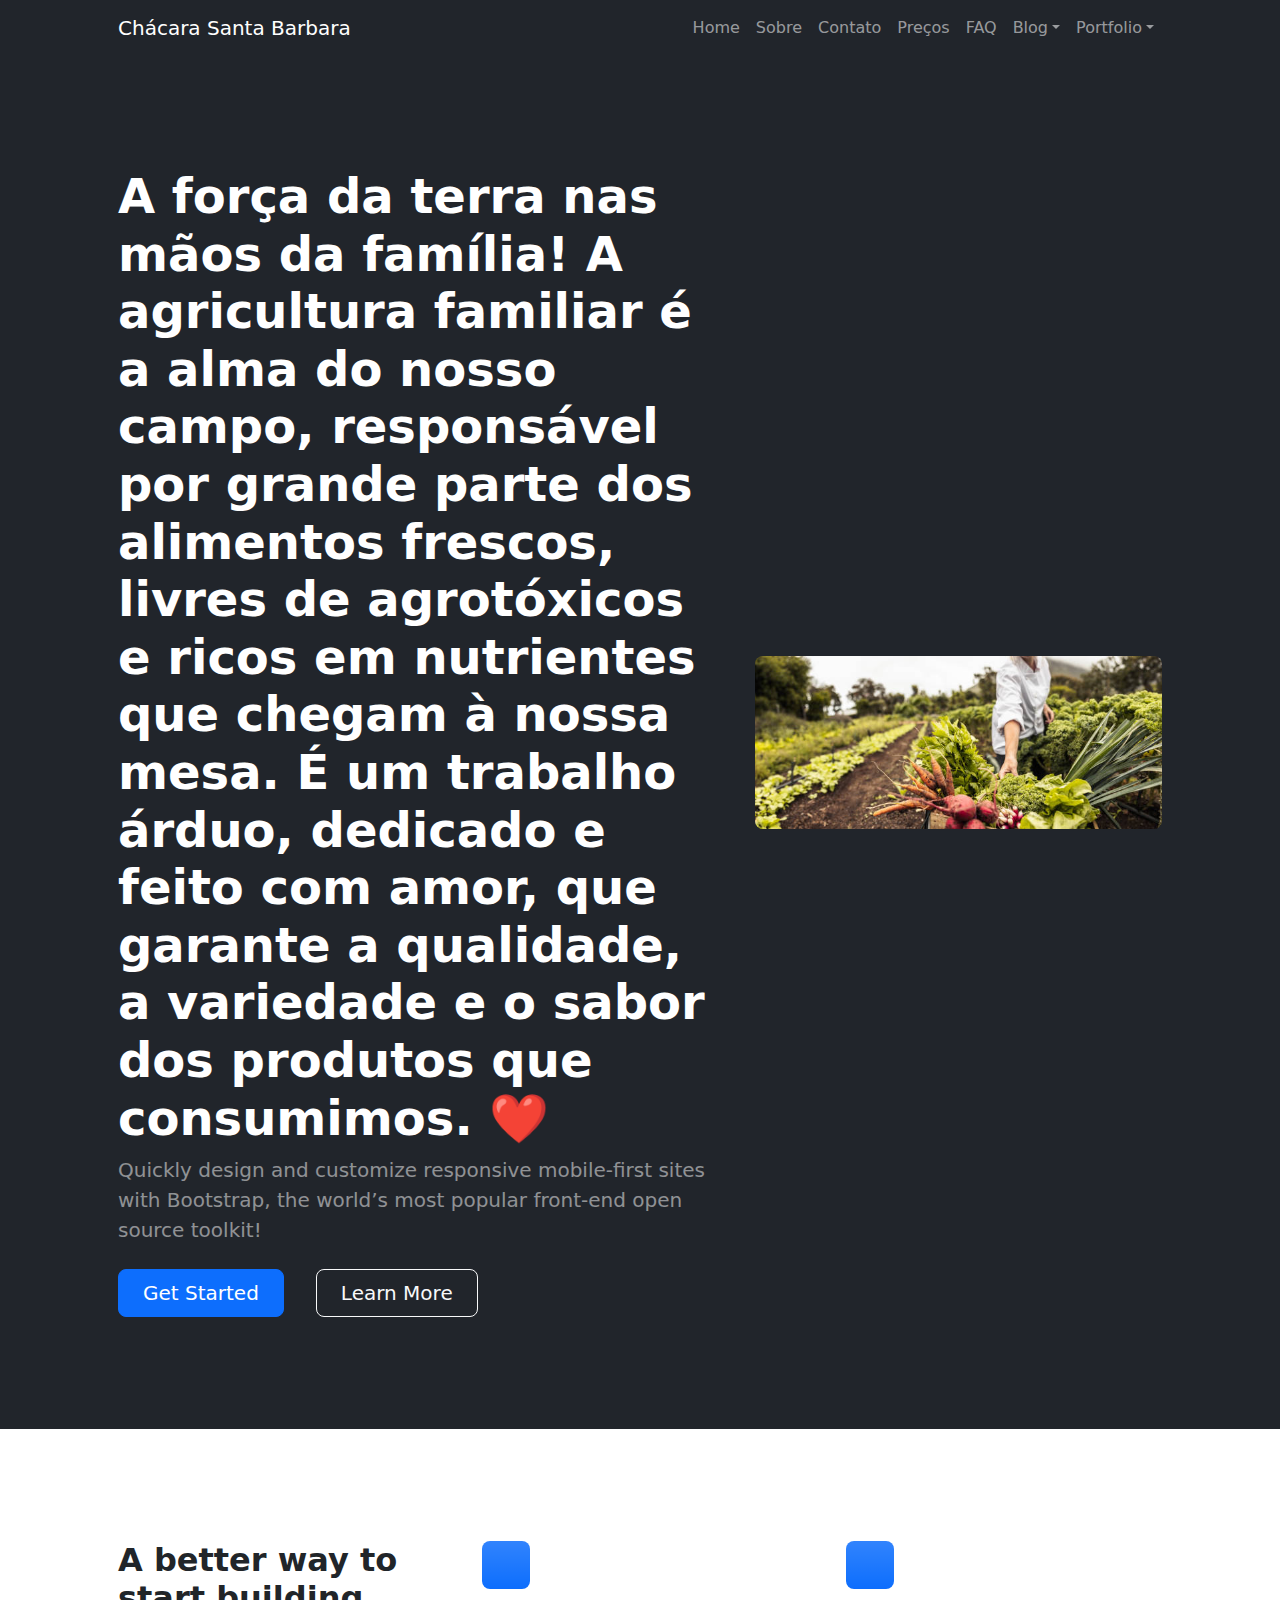
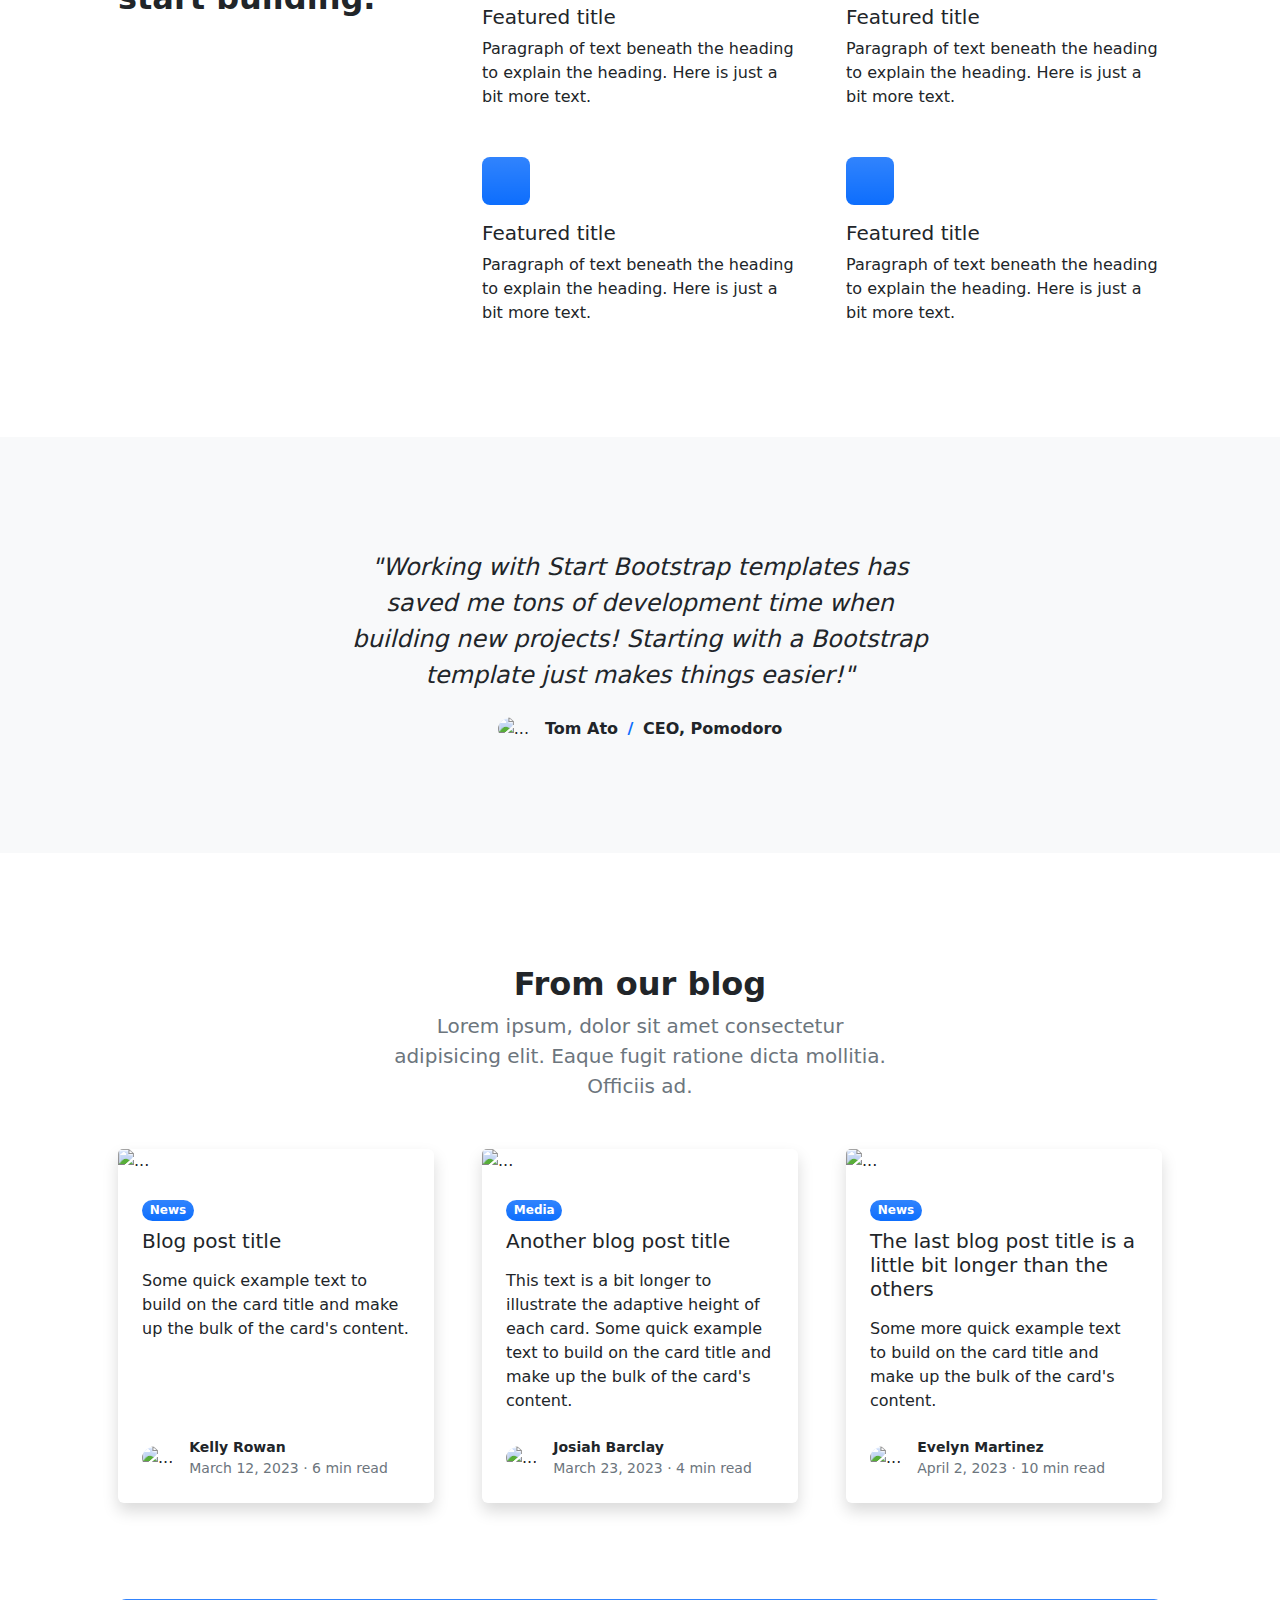
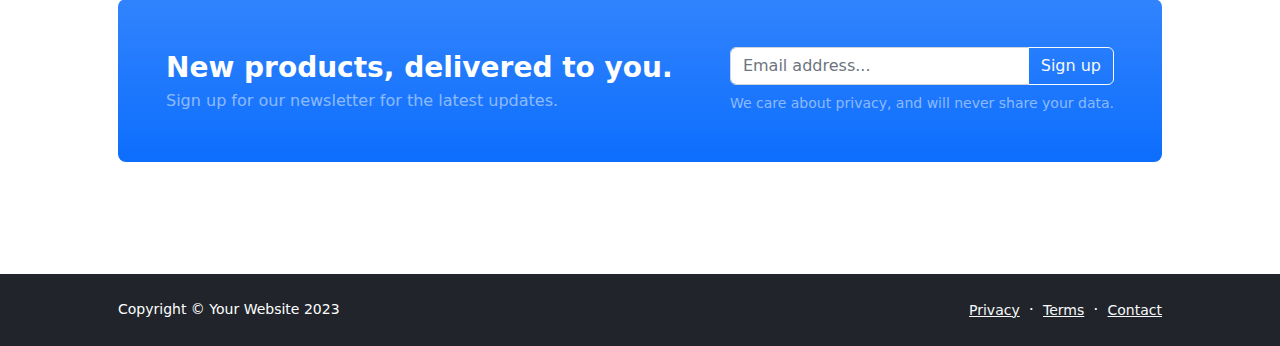
==== index.html @ 6230172c "mudanca agricultura familiar" ====
<!DOCTYPE html>
<html lang="pt">
    <head>
        <meta charset="utf-8" />
        <meta name="viewport" content="width=device-width, initial-scale=1, shrink-to-fit=no" />
        <meta name="description" content="" />
        <meta name="author" content="" />
        <title>Chácara Santa Barbara</title>
        <!-- Favicon-->
        <link rel="icon"  href="assets/organico.png"/>
        <!-- Bootstrap icons-->
        <!--<link href="https://cdn.jsdelivr.net/npm/bootstrap-icons@1.5.0/font/bootstrap-icons.css" rel="stylesheet" />-->
        <!-- Core theme CSS (includes Bootstrap)-->
        <link href="css/styles.css" rel="stylesheet" />
    </head>
    <body class="d-flex flex-column h-100">
        <main class="flex-shrink-0">
            <!-- Navigation-->
            <nav class="navbar navbar-expand-lg navbar-dark bg-dark">
                <div class="container px-5">
                    <a class="navbar-brand" href="index.html">Chácara Santa Barbara</a>
                    <button class="navbar-toggler" type="button" data-bs-toggle="collapse" data-bs-target="#navbarSupportedContent" aria-controls="navbarSupportedContent" aria-expanded="false" aria-label="Toggle navigation"><span class="navbar-toggler-icon"></span></button>
                    <div class="collapse navbar-collapse" id="navbarSupportedContent">
                        <ul class="navbar-nav ms-auto mb-2 mb-lg-0">
                            <li class="nav-item"><a class="nav-link" href="index.html">Home</a></li>
                            <li class="nav-item"><a class="nav-link" href="about.html">Sobre</a></li>
                            <li class="nav-item"><a class="nav-link" href="contact.html">Contato</a></li>
                            <li class="nav-item"><a class="nav-link" href="pricing.html">Preços</a></li>
                            <li class="nav-item"><a class="nav-link" href="faq.html">FAQ</a></li>
                            <li class="nav-item dropdown">
                                <a class="nav-link dropdown-toggle" id="navbarDropdownBlog" href="#" role="button" data-bs-toggle="dropdown" aria-expanded="false">Blog</a>
                                <ul class="dropdown-menu dropdown-menu-end" aria-labelledby="navbarDropdownBlog">
                                    <li><a class="dropdown-item" href="blog-home.html">Blog Home</a></li>
                                    <li><a class="dropdown-item" href="blog-post.html">Blog Post</a></li>
                                </ul>
                            </li>
                            <li class="nav-item dropdown">
                                <a class="nav-link dropdown-toggle" id="navbarDropdownPortfolio" href="#" role="button" data-bs-toggle="dropdown" aria-expanded="false">Portfolio</a>
                                <ul class="dropdown-menu dropdown-menu-end" aria-labelledby="navbarDropdownPortfolio">
                                    <li><a class="dropdown-item" href="portfolio-overview.html">Portfolio Overview</a></li>
                                    <li><a class="dropdown-item" href="portfolio-item.html">Portfolio Item</a></li>
                                </ul>
                            </li>
                        </ul>
                    </div>
                </div>
            </nav>
            <!-- Header-->
            <header class="bg-dark py-5">
                <div class="container px-5">
                    <div class="row gx-5 align-items-center justify-content-center">
                        <div class="col-lg-8 col-xl-7 col-xxl-6">
                            <div class="my-5 text-center text-xl-start">
                                <h1 class="display-5 fw-bolder text-white mb-2">A força da terra nas mãos da família! A agricultura familiar é a alma do nosso campo, responsável por grande parte dos alimentos frescos, livres de agrotóxicos e ricos em nutrientes que chegam à nossa mesa. É um trabalho árduo, dedicado e feito com amor, que garante a qualidade, a variedade e o sabor dos produtos que consumimos. ❤️</h1>
                                <p class="lead fw-normal text-white-50 mb-4">Quickly design and customize responsive mobile-first sites with Bootstrap, the world’s most popular front-end open source toolkit!</p>
                                <div class="d-grid gap-3 d-sm-flex justify-content-sm-center justify-content-xl-start">
                                    <a class="btn btn-primary btn-lg px-4 me-sm-3" href="#features">Get Started</a>
                                    <a class="btn btn-outline-light btn-lg px-4" href="#!">Learn More</a>
                                </div>
                            </div>
                        </div>
                        <div class="col-xl-5 col-xxl-6 d-none d-xl-block text-center"><img class="img-fluid rounded-3 my-5" src="imagens/ORGANICOS.jpeg" alt="..." /></div>
                    </div>
                </div>
            </header>
            <!-- Features section-->
            <section class="py-5" id="features">
                <div class="container px-5 my-5">
                    <div class="row gx-5">
                        <div class="col-lg-4 mb-5 mb-lg-0"><h2 class="fw-bolder mb-0">A better way to start building.</h2></div>
                        <div class="col-lg-8">
                            <div class="row gx-5 row-cols-1 row-cols-md-2">
                                <div class="col mb-5 h-100">
                                    <div class="feature bg-primary bg-gradient text-white rounded-3 mb-3"><i class="bi bi-collection"></i></div>
                                    <h2 class="h5">Featured title</h2>
                                    <p class="mb-0">Paragraph of text beneath the heading to explain the heading. Here is just a bit more text.</p>
                                </div>
                                <div class="col mb-5 h-100">
                                    <div class="feature bg-primary bg-gradient text-white rounded-3 mb-3"><i class="bi bi-building"></i></div>
                                    <h2 class="h5">Featured title</h2>
                                    <p class="mb-0">Paragraph of text beneath the heading to explain the heading. Here is just a bit more text.</p>
                                </div>
                                <div class="col mb-5 mb-md-0 h-100">
                                    <div class="feature bg-primary bg-gradient text-white rounded-3 mb-3"><i class="bi bi-toggles2"></i></div>
                                    <h2 class="h5">Featured title</h2>
                                    <p class="mb-0">Paragraph of text beneath the heading to explain the heading. Here is just a bit more text.</p>
                                </div>
                                <div class="col h-100">
                                    <div class="feature bg-primary bg-gradient text-white rounded-3 mb-3"><i class="bi bi-toggles2"></i></div>
                                    <h2 class="h5">Featured title</h2>
                                    <p class="mb-0">Paragraph of text beneath the heading to explain the heading. Here is just a bit more text.</p>
                                </div>
                            </div>
                        </div>
                    </div>
                </div>
            </section>
            <!-- Testimonial section-->
            <div class="py-5 bg-light">
                <div class="container px-5 my-5">
                    <div class="row gx-5 justify-content-center">
                        <div class="col-lg-10 col-xl-7">
                            <div class="text-center">
                                <div class="fs-4 mb-4 fst-italic">"Working with Start Bootstrap templates has saved me tons of development time when building new projects! Starting with a Bootstrap template just makes things easier!"</div>
                                <div class="d-flex align-items-center justify-content-center">
                                    <img class="rounded-circle me-3" src="https://dummyimage.com/40x40/ced4da/6c757d" alt="..." />
                                    <div class="fw-bold">
                                        Tom Ato
                                        <span class="fw-bold text-primary mx-1">/</span>
                                        CEO, Pomodoro
                                    </div>
                                </div>
                            </div>
                        </div>
                    </div>
                </div>
            </div>
            <!-- Blog preview section-->
            <section class="py-5">
                <div class="container px-5 my-5">
                    <div class="row gx-5 justify-content-center">
                        <div class="col-lg-8 col-xl-6">
                            <div class="text-center">
                                <h2 class="fw-bolder">From our blog</h2>
                                <p class="lead fw-normal text-muted mb-5">Lorem ipsum, dolor sit amet consectetur adipisicing elit. Eaque fugit ratione dicta mollitia. Officiis ad.</p>
                            </div>
                        </div>
                    </div>
                    <div class="row gx-5">
                        <div class="col-lg-4 mb-5">
                            <div class="card h-100 shadow border-0">
                                <img class="card-img-top" src="https://dummyimage.com/600x350/ced4da/6c757d" alt="..." />
                                <div class="card-body p-4">
                                    <div class="badge bg-primary bg-gradient rounded-pill mb-2">News</div>
                                    <a class="text-decoration-none link-dark stretched-link" href="#!"><h5 class="card-title mb-3">Blog post title</h5></a>
                                    <p class="card-text mb-0">Some quick example text to build on the card title and make up the bulk of the card's content.</p>
                                </div>
                                <div class="card-footer p-4 pt-0 bg-transparent border-top-0">
                                    <div class="d-flex align-items-end justify-content-between">
                                        <div class="d-flex align-items-center">
                                            <img class="rounded-circle me-3" src="https://dummyimage.com/40x40/ced4da/6c757d" alt="..." />
                                            <div class="small">
                                                <div class="fw-bold">Kelly Rowan</div>
                                                <div class="text-muted">March 12, 2023 &middot; 6 min read</div>
                                            </div>
                                        </div>
                                    </div>
                                </div>
                            </div>
                        </div>
                        <div class="col-lg-4 mb-5">
                            <div class="card h-100 shadow border-0">
                                <img class="card-img-top" src="https://dummyimage.com/600x350/adb5bd/495057" alt="..." />
                                <div class="card-body p-4">
                                    <div class="badge bg-primary bg-gradient rounded-pill mb-2">Media</div>
                                    <a class="text-decoration-none link-dark stretched-link" href="#!"><h5 class="card-title mb-3">Another blog post title</h5></a>
                                    <p class="card-text mb-0">This text is a bit longer to illustrate the adaptive height of each card. Some quick example text to build on the card title and make up the bulk of the card's content.</p>
                                </div>
                                <div class="card-footer p-4 pt-0 bg-transparent border-top-0">
                                    <div class="d-flex align-items-end justify-content-between">
                                        <div class="d-flex align-items-center">
                                            <img class="rounded-circle me-3" src="https://dummyimage.com/40x40/ced4da/6c757d" alt="..." />
                                            <div class="small">
                                                <div class="fw-bold">Josiah Barclay</div>
                                                <div class="text-muted">March 23, 2023 &middot; 4 min read</div>
                                            </div>
                                        </div>
                                    </div>
                                </div>
                            </div>
                        </div>
                        <div class="col-lg-4 mb-5">
                            <div class="card h-100 shadow border-0">
                                <img class="card-img-top" src="https://dummyimage.com/600x350/6c757d/343a40" alt="..." />
                                <div class="card-body p-4">
                                    <div class="badge bg-primary bg-gradient rounded-pill mb-2">News</div>
                                    <a class="text-decoration-none link-dark stretched-link" href="#!"><h5 class="card-title mb-3">The last blog post title is a little bit longer than the others</h5></a>
                                    <p class="card-text mb-0">Some more quick example text to build on the card title and make up the bulk of the card's content.</p>
                                </div>
                                <div class="card-footer p-4 pt-0 bg-transparent border-top-0">
                                    <div class="d-flex align-items-end justify-content-between">
                                        <div class="d-flex align-items-center">
                                            <img class="rounded-circle me-3" src="https://dummyimage.com/40x40/ced4da/6c757d" alt="..." />
                                            <div class="small">
                                                <div class="fw-bold">Evelyn Martinez</div>
                                                <div class="text-muted">April 2, 2023 &middot; 10 min read</div>
                                            </div>
                                        </div>
                                    </div>
                                </div>
                            </div>
                        </div>
                    </div>
                    <!-- Call to action-->
                    <aside class="bg-primary bg-gradient rounded-3 p-4 p-sm-5 mt-5">
                        <div class="d-flex align-items-center justify-content-between flex-column flex-xl-row text-center text-xl-start">
                            <div class="mb-4 mb-xl-0">
                                <div class="fs-3 fw-bold text-white">New products, delivered to you.</div>
                                <div class="text-white-50">Sign up for our newsletter for the latest updates.</div>
                            </div>
                            <div class="ms-xl-4">
                                <div class="input-group mb-2">
                                    <input class="form-control" type="text" placeholder="Email address..." aria-label="Email address..." aria-describedby="button-newsletter" />
                                    <button class="btn btn-outline-light" id="button-newsletter" type="button">Sign up</button>
                                </div>
                                <div class="small text-white-50">We care about privacy, and will never share your data.</div>
                            </div>
                        </div>
                    </aside>
                </div>
            </section>
        </main>
        <!-- Footer-->
        <footer class="bg-dark py-4 mt-auto">
            <div class="container px-5">
                <div class="row align-items-center justify-content-between flex-column flex-sm-row">
                    <div class="col-auto"><div class="small m-0 text-white">Copyright &copy; Your Website 2023</div></div>
                    <div class="col-auto">
                        <a class="link-light small" href="#!">Privacy</a>
                        <span class="text-white mx-1">&middot;</span>
                        <a class="link-light small" href="#!">Terms</a>
                        <span class="text-white mx-1">&middot;</span>
                        <a class="link-light small" href="#!">Contact</a>
                    </div>
                </div>
            </div>
        </footer>
        <!-- Bootstrap core JS-->
        <script src="https://cdn.jsdelivr.net/npm/bootstrap@5.2.3/dist/js/bootstrap.bundle.min.js"></script>
        <!-- Core theme JS-->
        <script src="js/scripts.js"></script>
    </body>
</html>
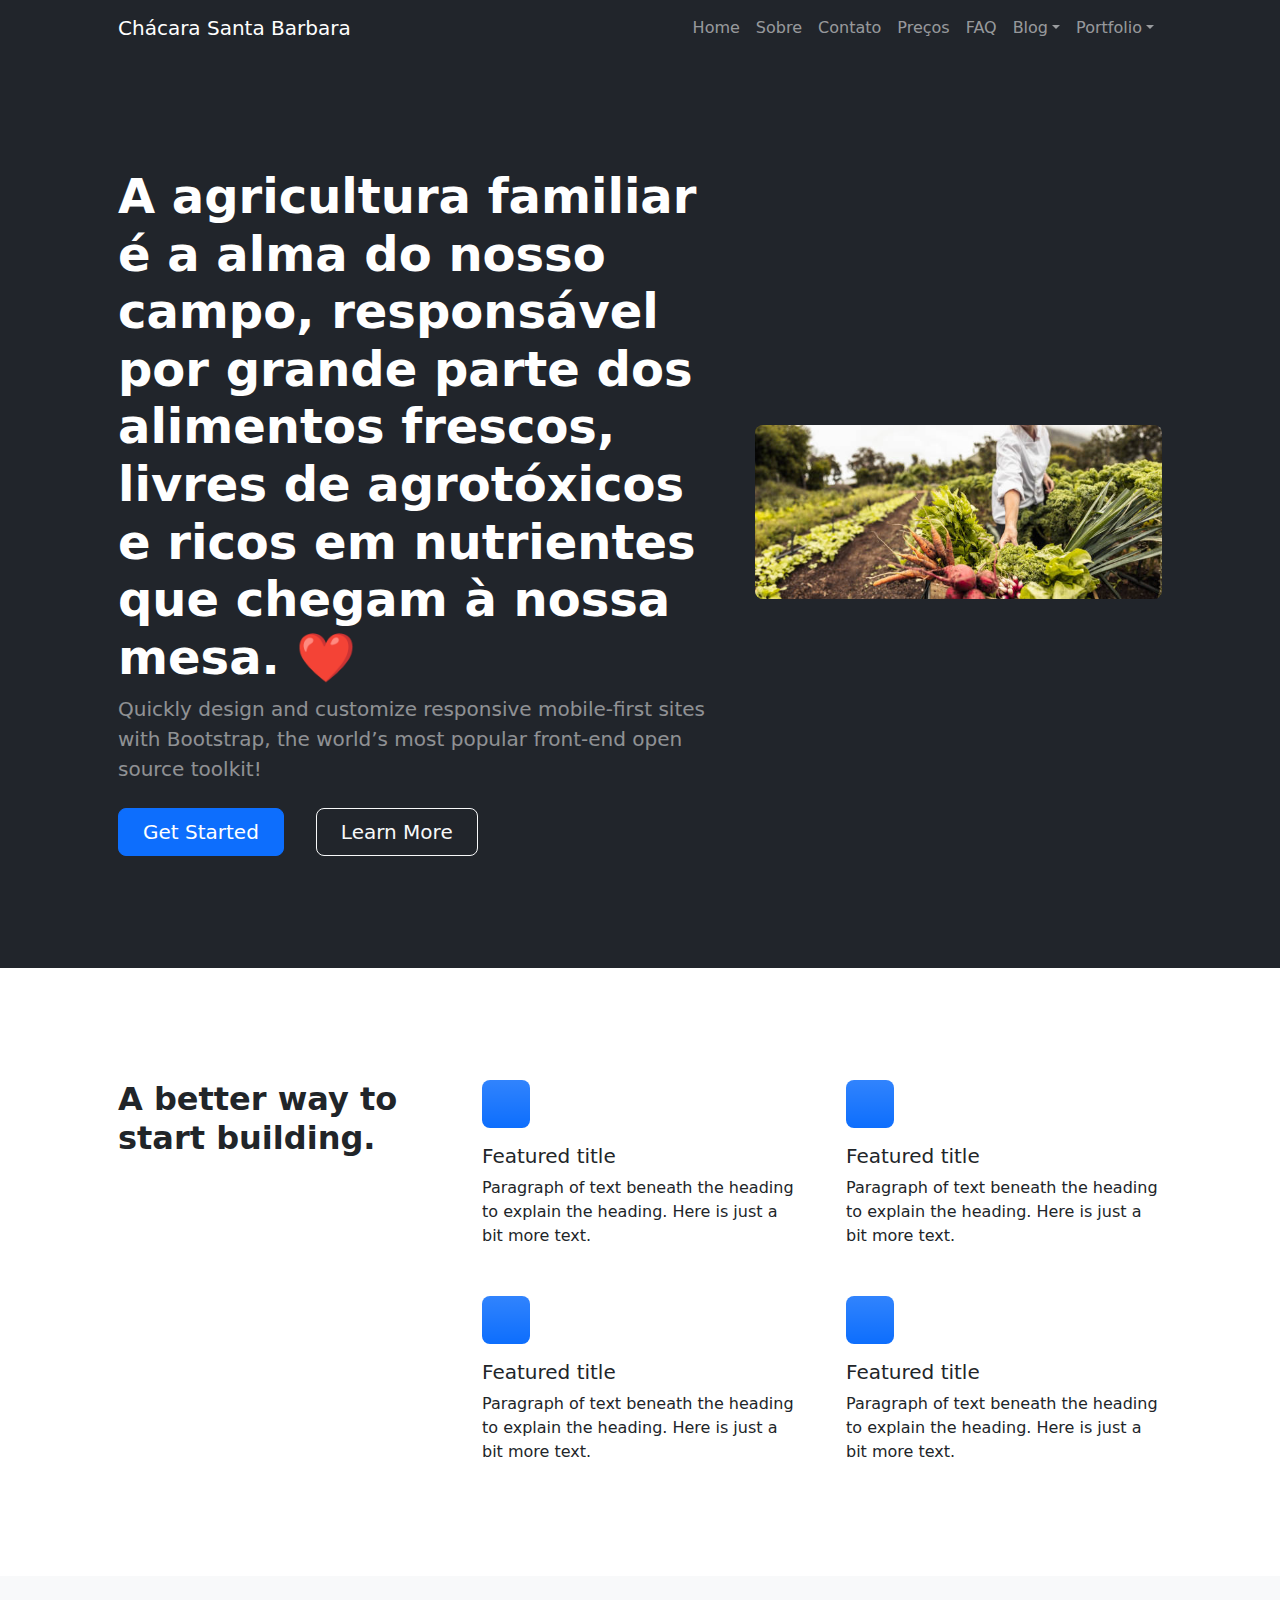
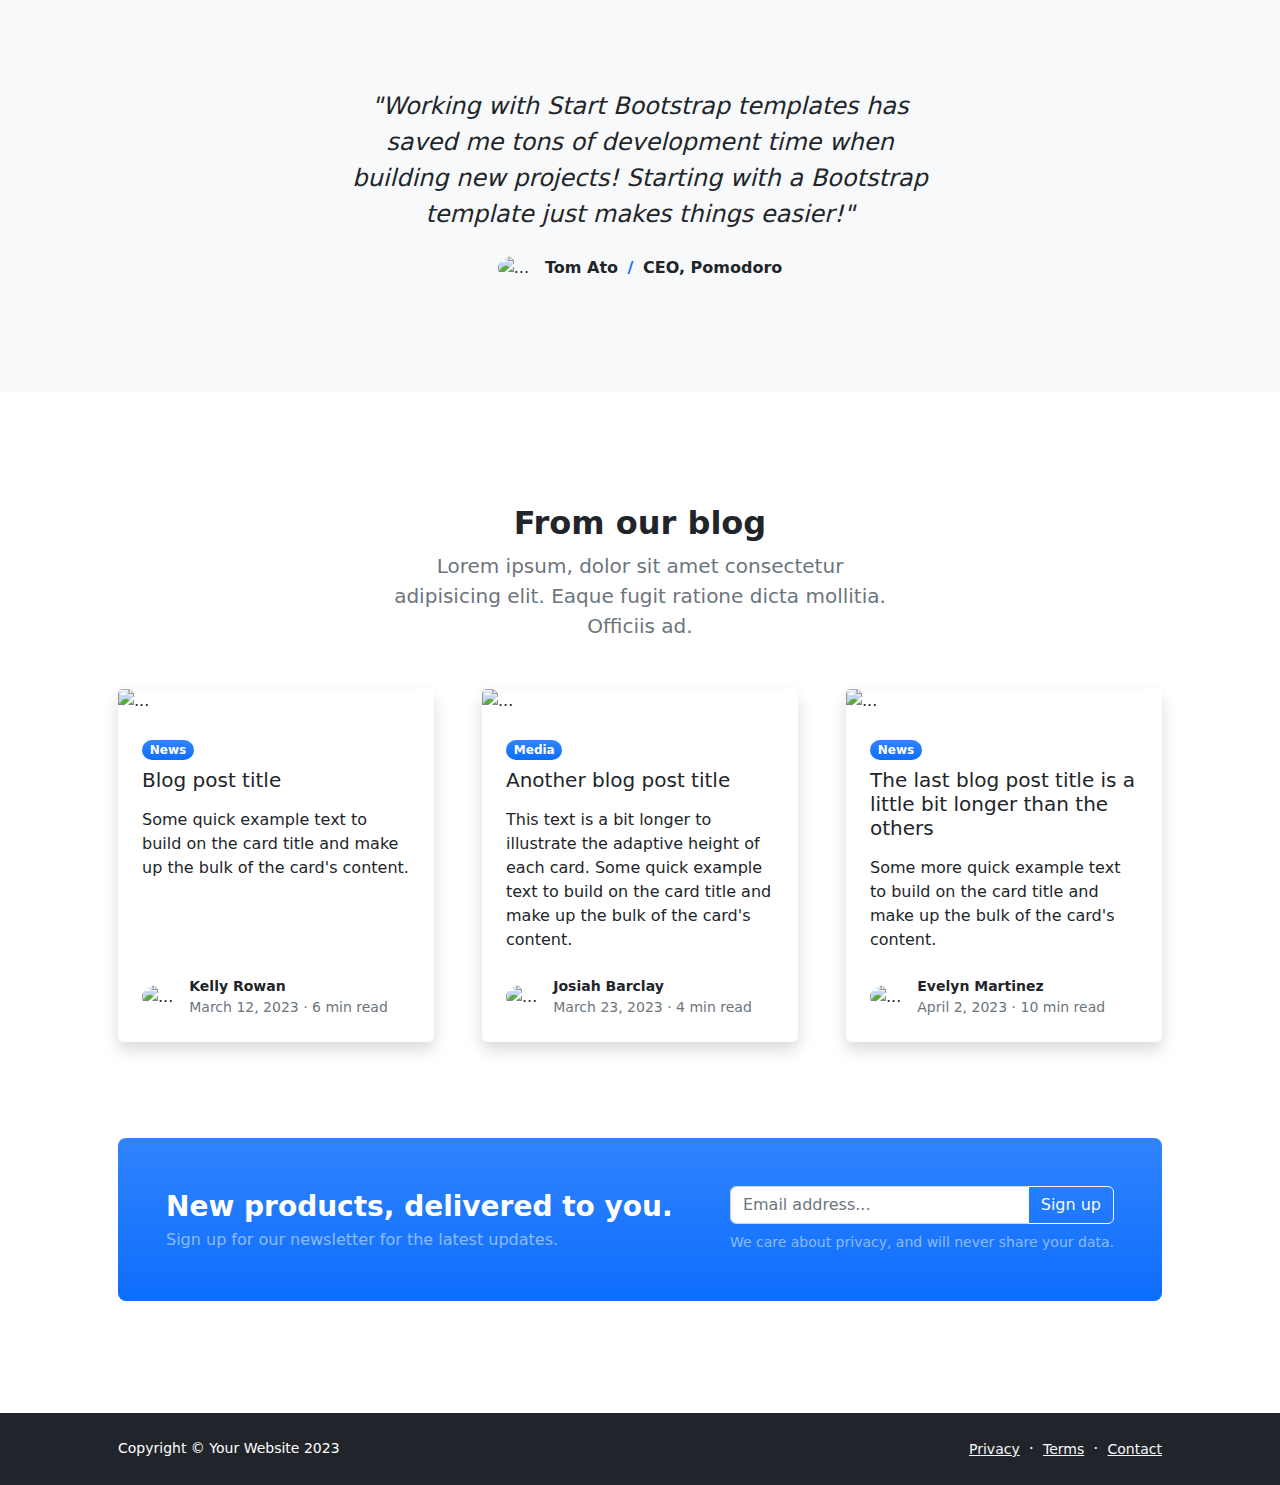
==== commit e711ac6e: "mudanca para familia" ====
--- a/index.html
+++ b/index.html
@@ -51,7 +51,7 @@
                     <div class="row gx-5 align-items-center justify-content-center">
                         <div class="col-lg-8 col-xl-7 col-xxl-6">
                             <div class="my-5 text-center text-xl-start">
-                                <h1 class="display-5 fw-bolder text-white mb-2">A força da terra nas mãos da família! A agricultura familiar é a alma do nosso campo, responsável por grande parte dos alimentos frescos, livres de agrotóxicos e ricos em nutrientes que chegam à nossa mesa. É um trabalho árduo, dedicado e feito com amor, que garante a qualidade, a variedade e o sabor dos produtos que consumimos. ❤️</h1>
+                                <h1 class="display-5 fw-bolder text-white mb-2">A agricultura familiar é a alma do nosso campo, responsável por grande parte dos alimentos frescos, livres de agrotóxicos e ricos em nutrientes que chegam à nossa mesa. ❤️</h1>
                                 <p class="lead fw-normal text-white-50 mb-4">Quickly design and customize responsive mobile-first sites with Bootstrap, the world’s most popular front-end open source toolkit!</p>
                                 <div class="d-grid gap-3 d-sm-flex justify-content-sm-center justify-content-xl-start">
                                     <a class="btn btn-primary btn-lg px-4 me-sm-3" href="#features">Get Started</a>
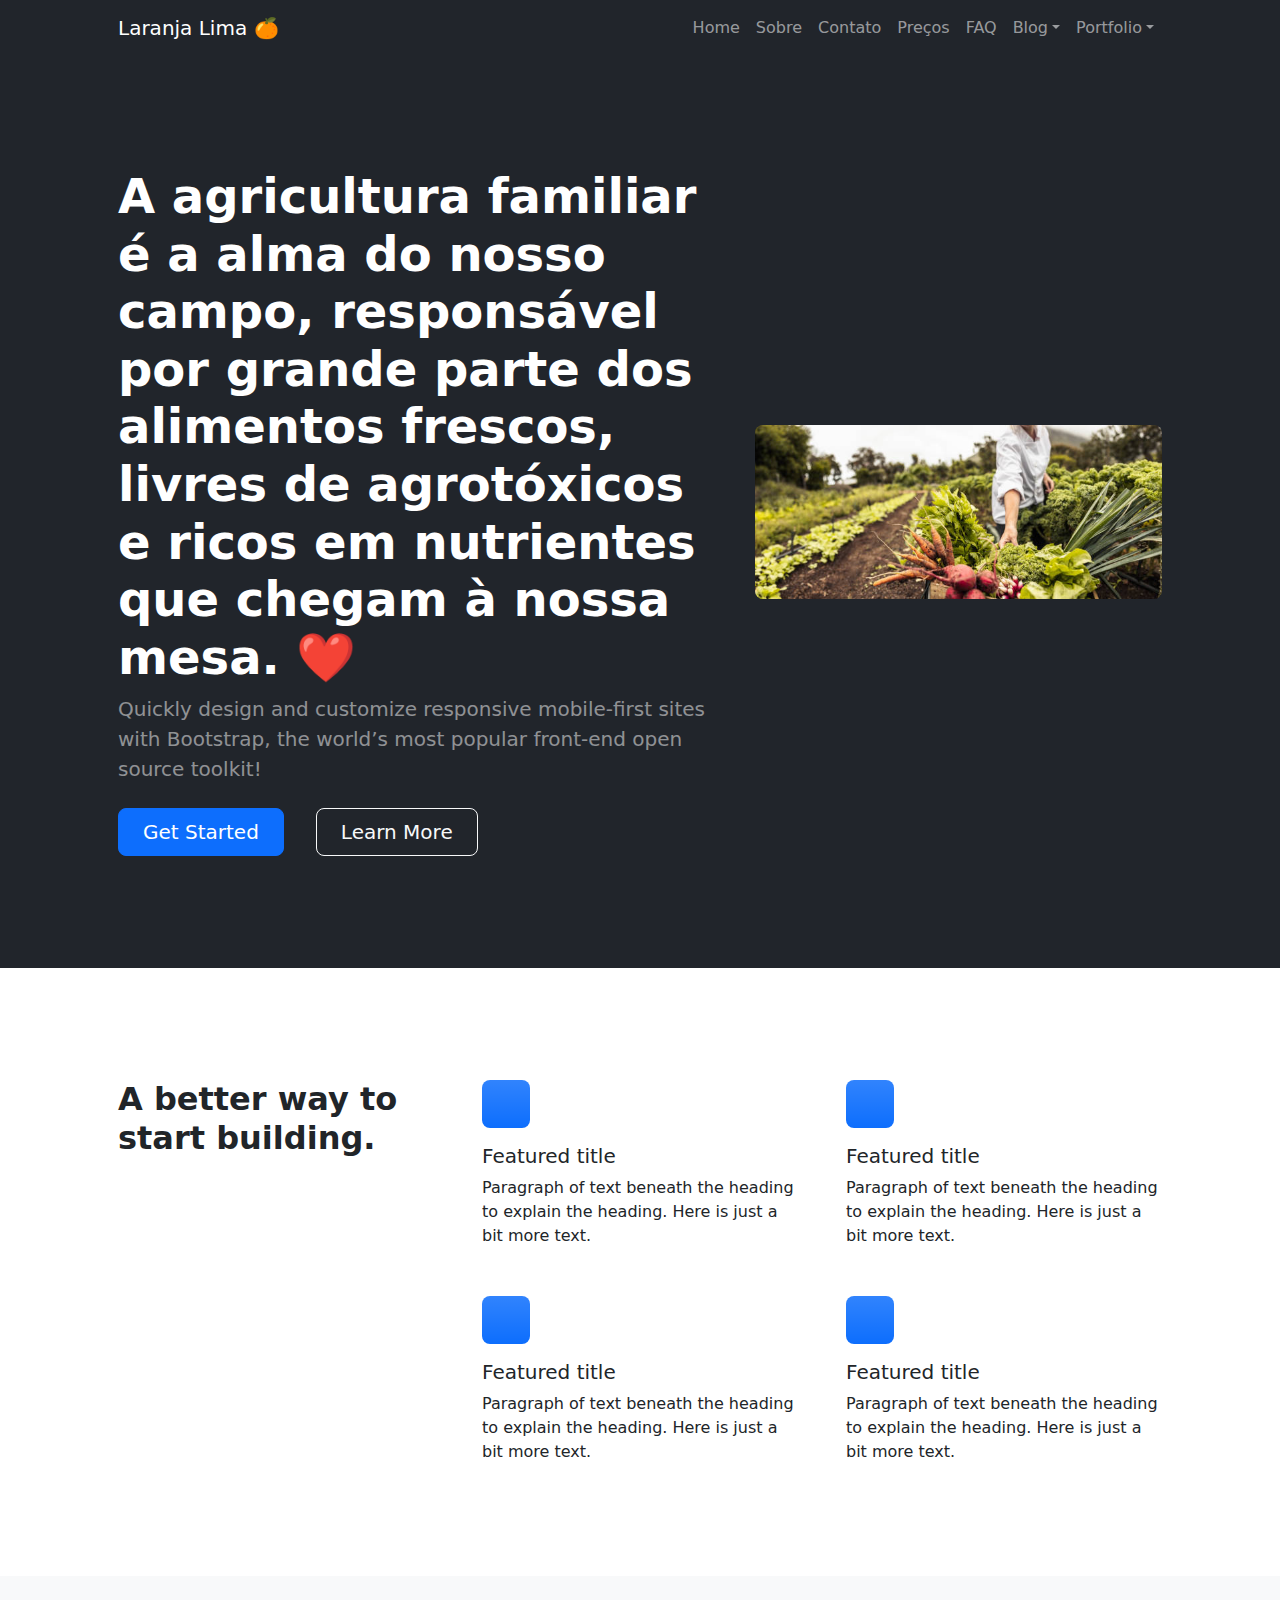
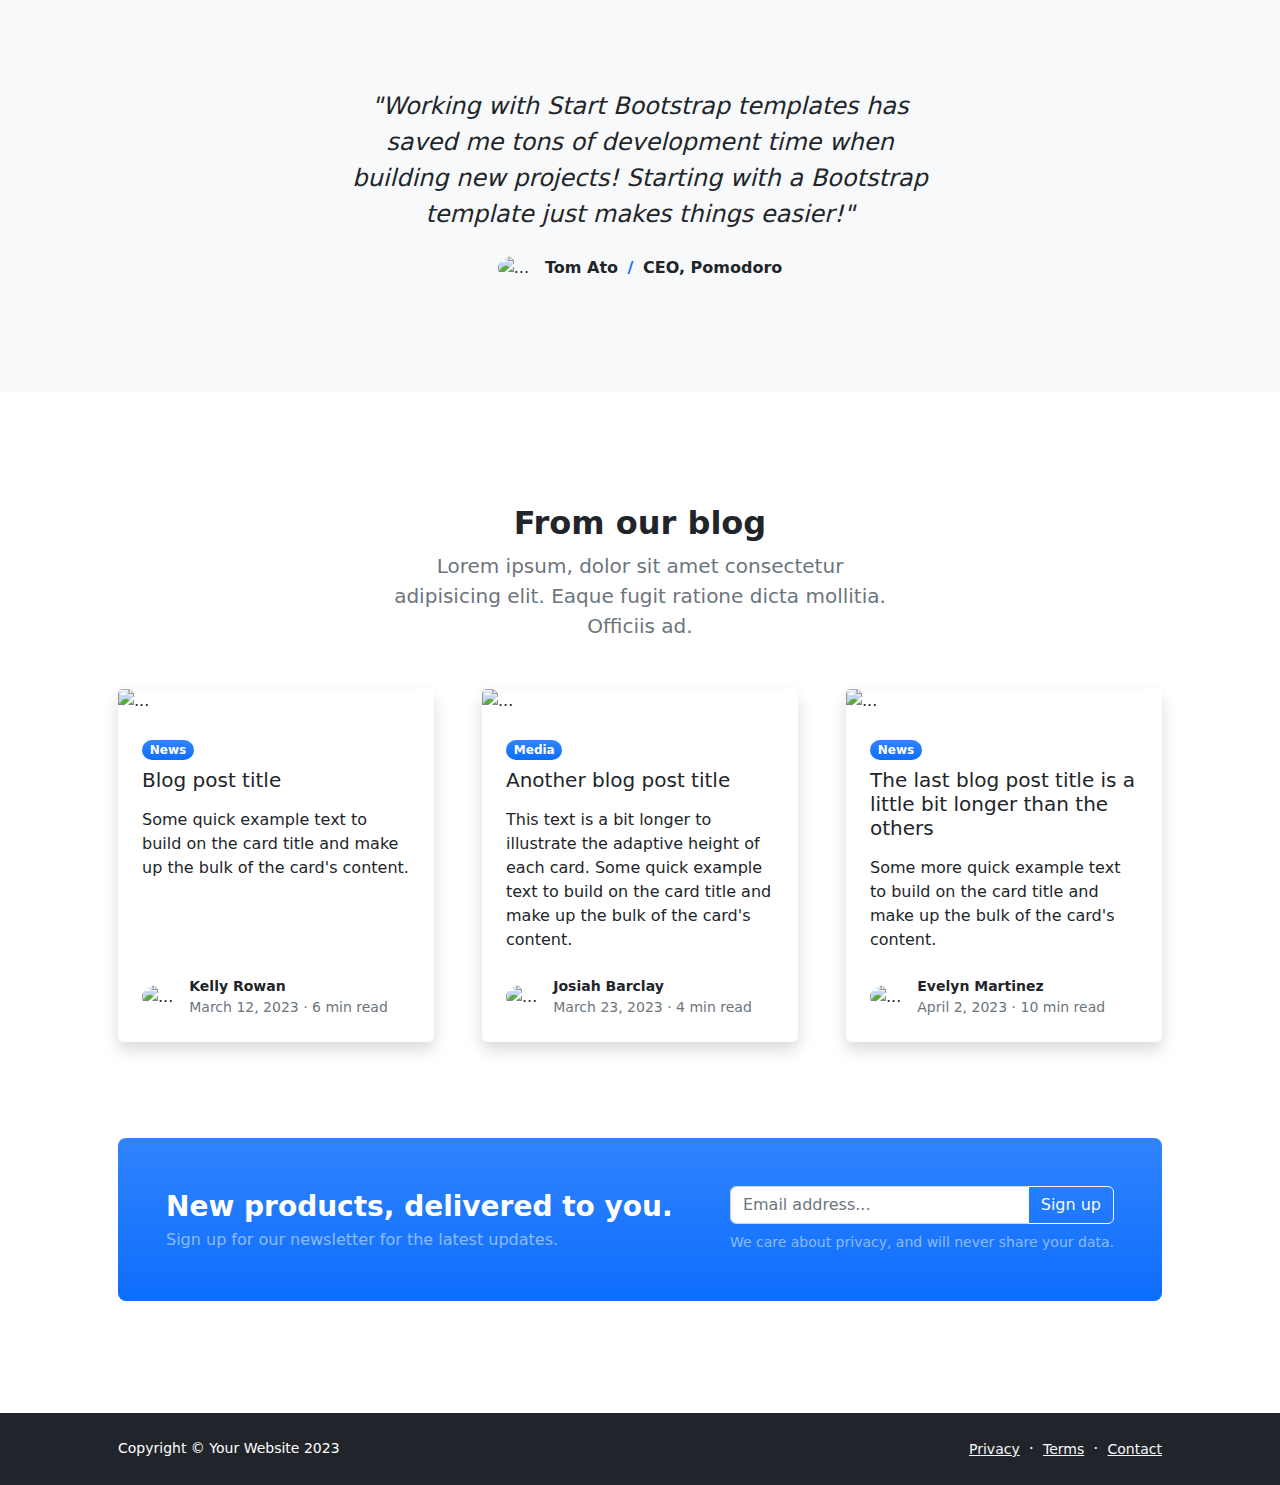
==== commit cc83170a: "mudanca IMOJI" ====
--- a/index.html
+++ b/index.html
@@ -18,7 +18,7 @@
             <!-- Navigation-->
             <nav class="navbar navbar-expand-lg navbar-dark bg-dark">
                 <div class="container px-5">
-                    <a class="navbar-brand" href="index.html">Chácara Santa Barbara</a>
+                    <a class="navbar-brand" href="index.html">Laranja Lima 🍊</a>
                     <button class="navbar-toggler" type="button" data-bs-toggle="collapse" data-bs-target="#navbarSupportedContent" aria-controls="navbarSupportedContent" aria-expanded="false" aria-label="Toggle navigation"><span class="navbar-toggler-icon"></span></button>
                     <div class="collapse navbar-collapse" id="navbarSupportedContent">
                         <ul class="navbar-nav ms-auto mb-2 mb-lg-0">
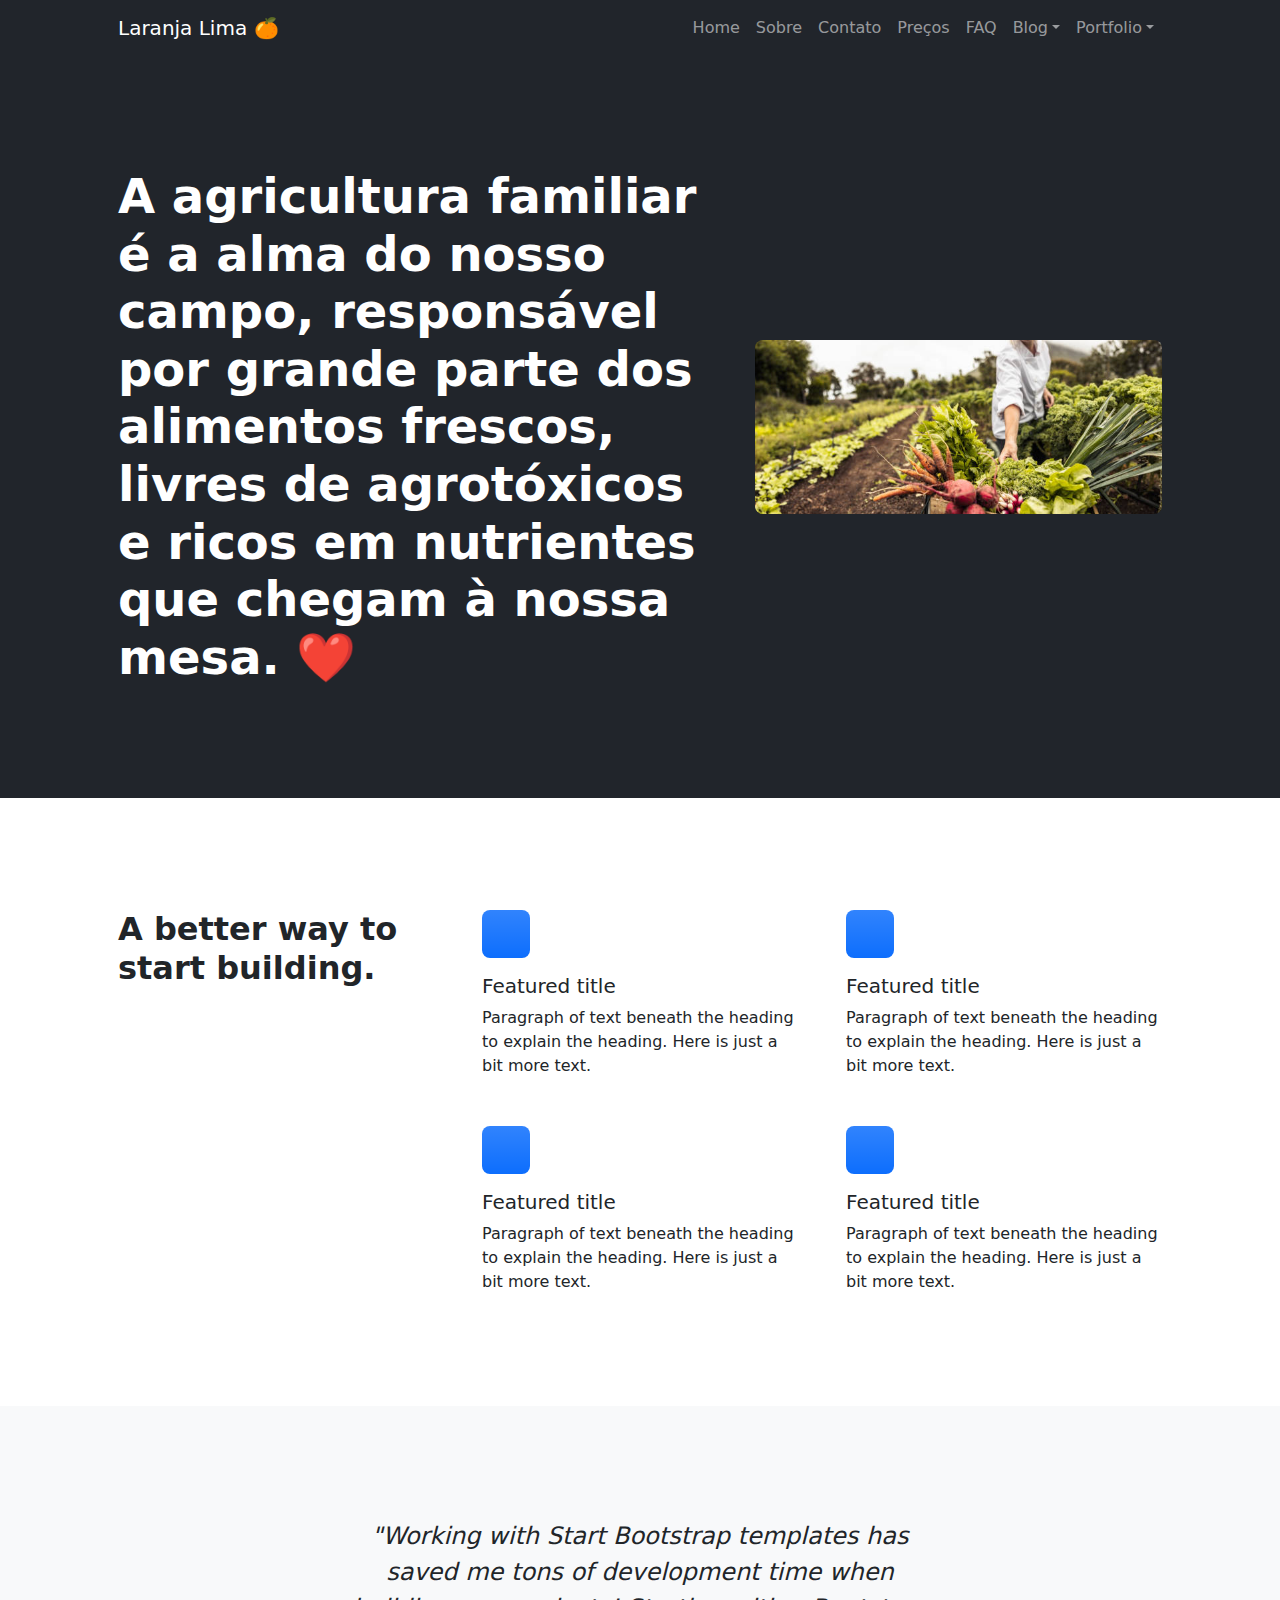
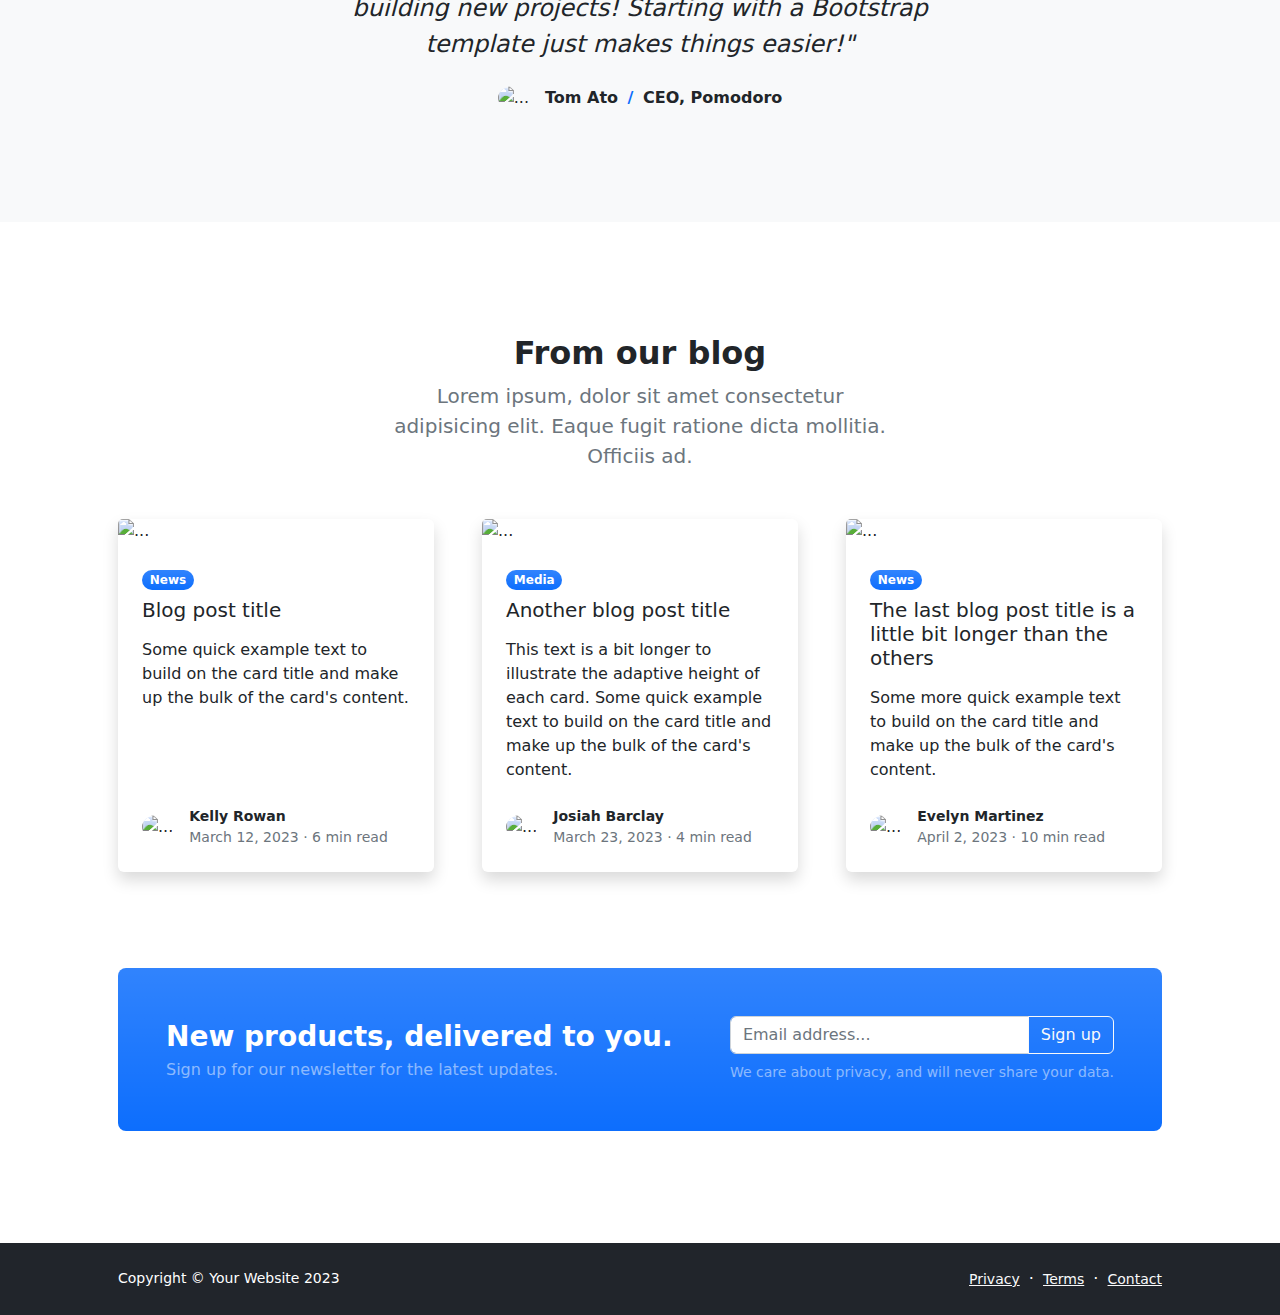
==== commit 0f53f2ff: "mudanca retirar apos texto" ====
--- a/index.html
+++ b/index.html
@@ -52,11 +52,8 @@
                         <div class="col-lg-8 col-xl-7 col-xxl-6">
                             <div class="my-5 text-center text-xl-start">
                                 <h1 class="display-5 fw-bolder text-white mb-2">A agricultura familiar é a alma do nosso campo, responsável por grande parte dos alimentos frescos, livres de agrotóxicos e ricos em nutrientes que chegam à nossa mesa. ❤️</h1>
-                                <p class="lead fw-normal text-white-50 mb-4">Quickly design and customize responsive mobile-first sites with Bootstrap, the world’s most popular front-end open source toolkit!</p>
-                                <div class="d-grid gap-3 d-sm-flex justify-content-sm-center justify-content-xl-start">
-                                    <a class="btn btn-primary btn-lg px-4 me-sm-3" href="#features">Get Started</a>
-                                    <a class="btn btn-outline-light btn-lg px-4" href="#!">Learn More</a>
-                                </div>
+                                
+                               
                             </div>
                         </div>
                         <div class="col-xl-5 col-xxl-6 d-none d-xl-block text-center"><img class="img-fluid rounded-3 my-5" src="imagens/ORGANICOS.jpeg" alt="..." /></div>
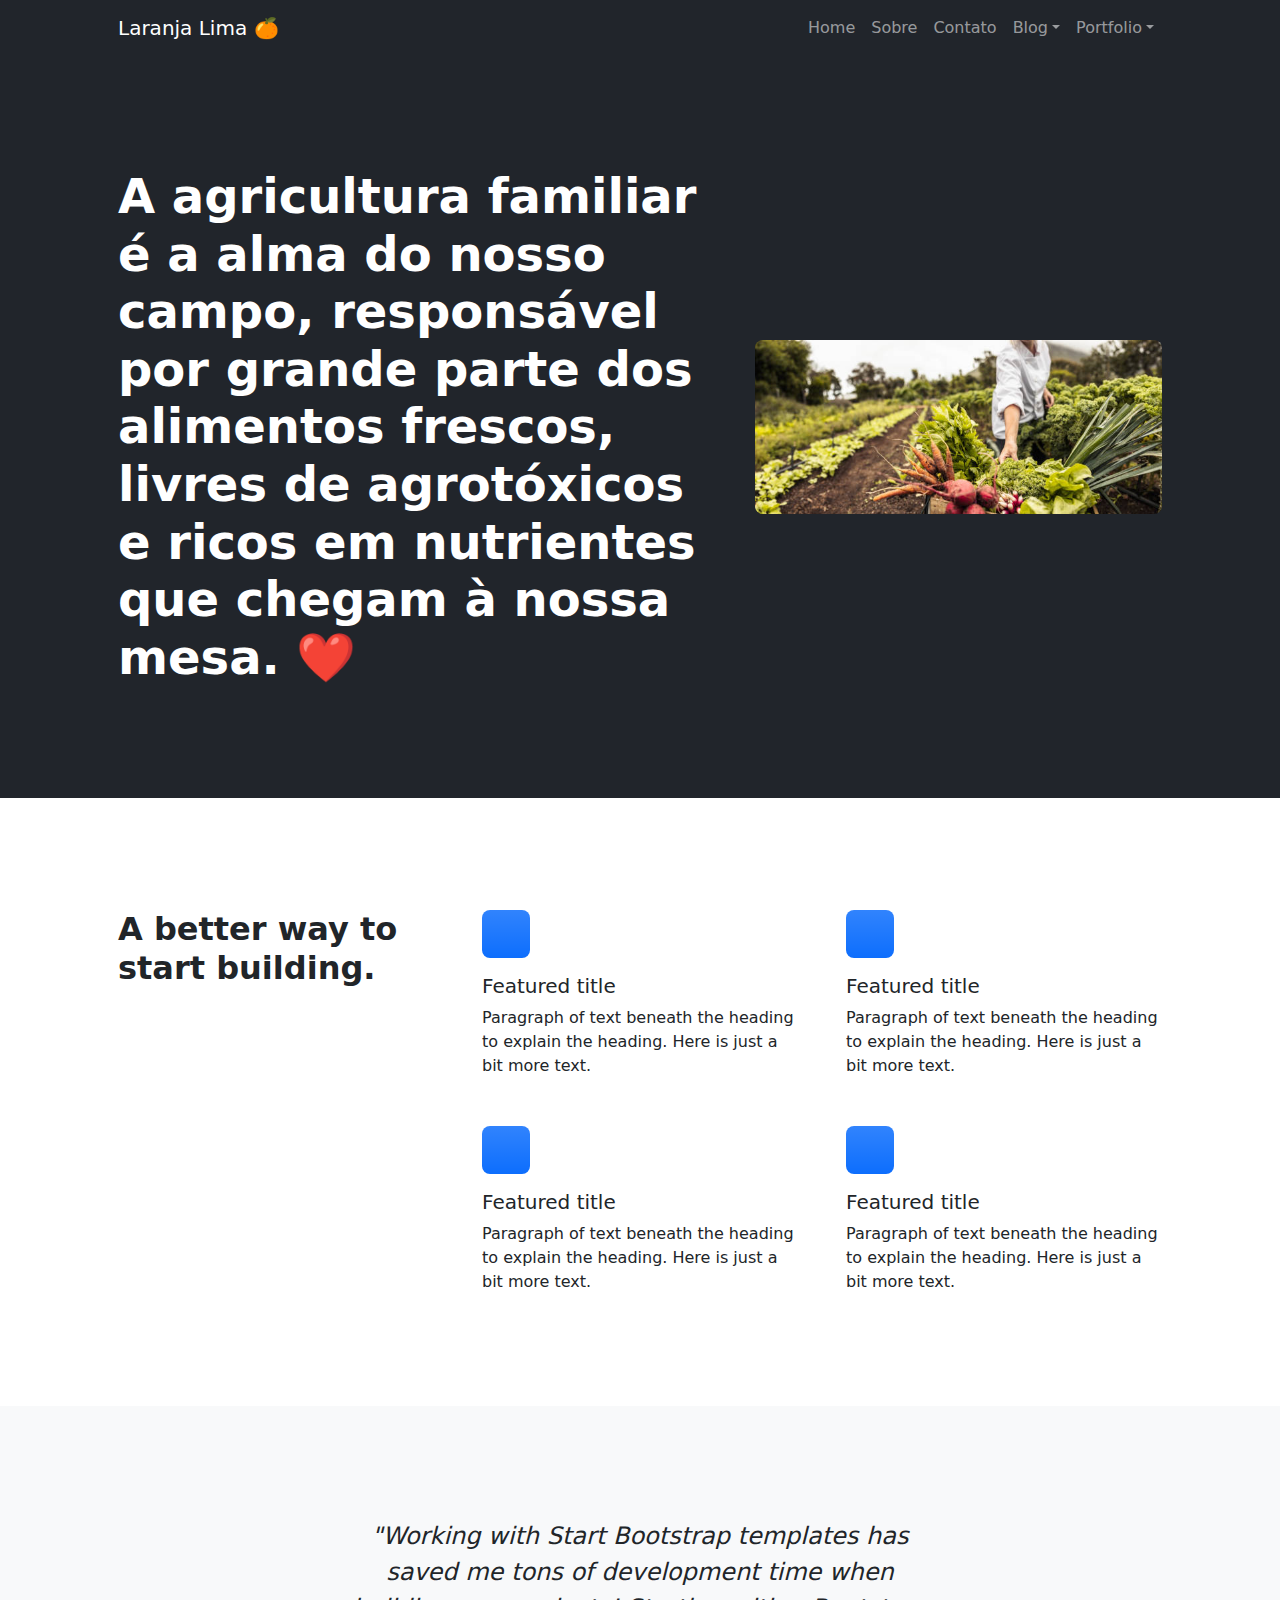
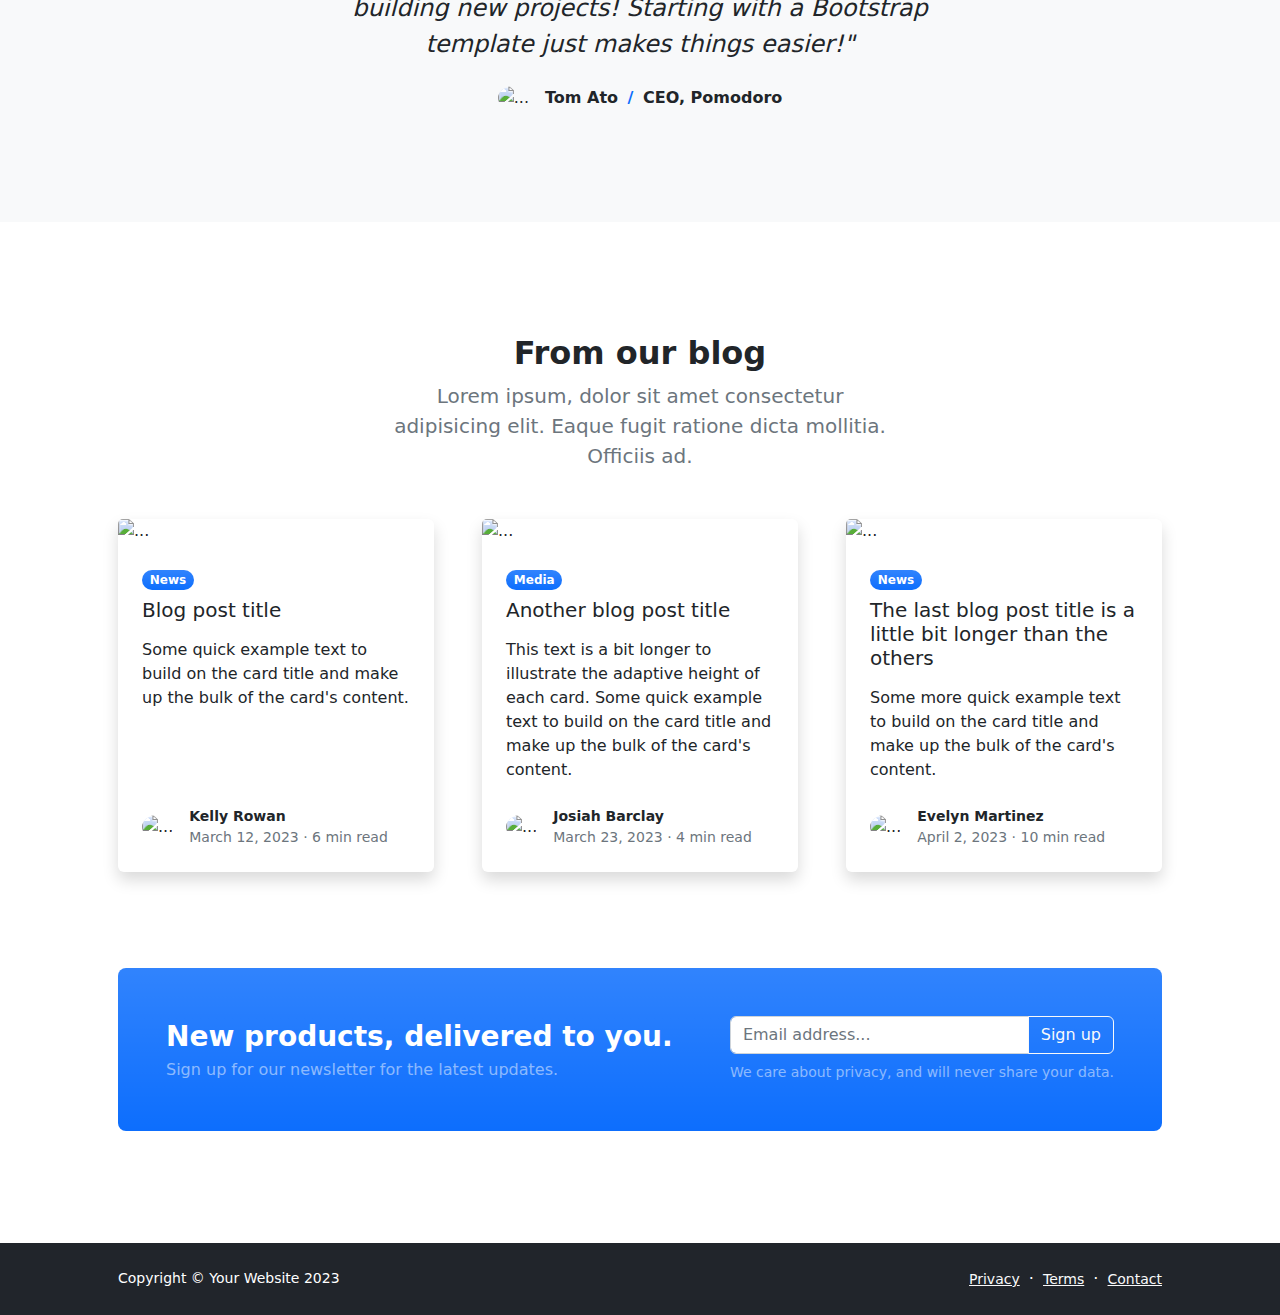
==== commit 41e5ea8f: "simplificando" ====
--- a/index.html
+++ b/index.html
@@ -25,8 +25,7 @@
                             <li class="nav-item"><a class="nav-link" href="index.html">Home</a></li>
                             <li class="nav-item"><a class="nav-link" href="about.html">Sobre</a></li>
                             <li class="nav-item"><a class="nav-link" href="contact.html">Contato</a></li>
-                            <li class="nav-item"><a class="nav-link" href="pricing.html">Preços</a></li>
-                            <li class="nav-item"><a class="nav-link" href="faq.html">FAQ</a></li>
+                                                        
                             <li class="nav-item dropdown">
                                 <a class="nav-link dropdown-toggle" id="navbarDropdownBlog" href="#" role="button" data-bs-toggle="dropdown" aria-expanded="false">Blog</a>
                                 <ul class="dropdown-menu dropdown-menu-end" aria-labelledby="navbarDropdownBlog">
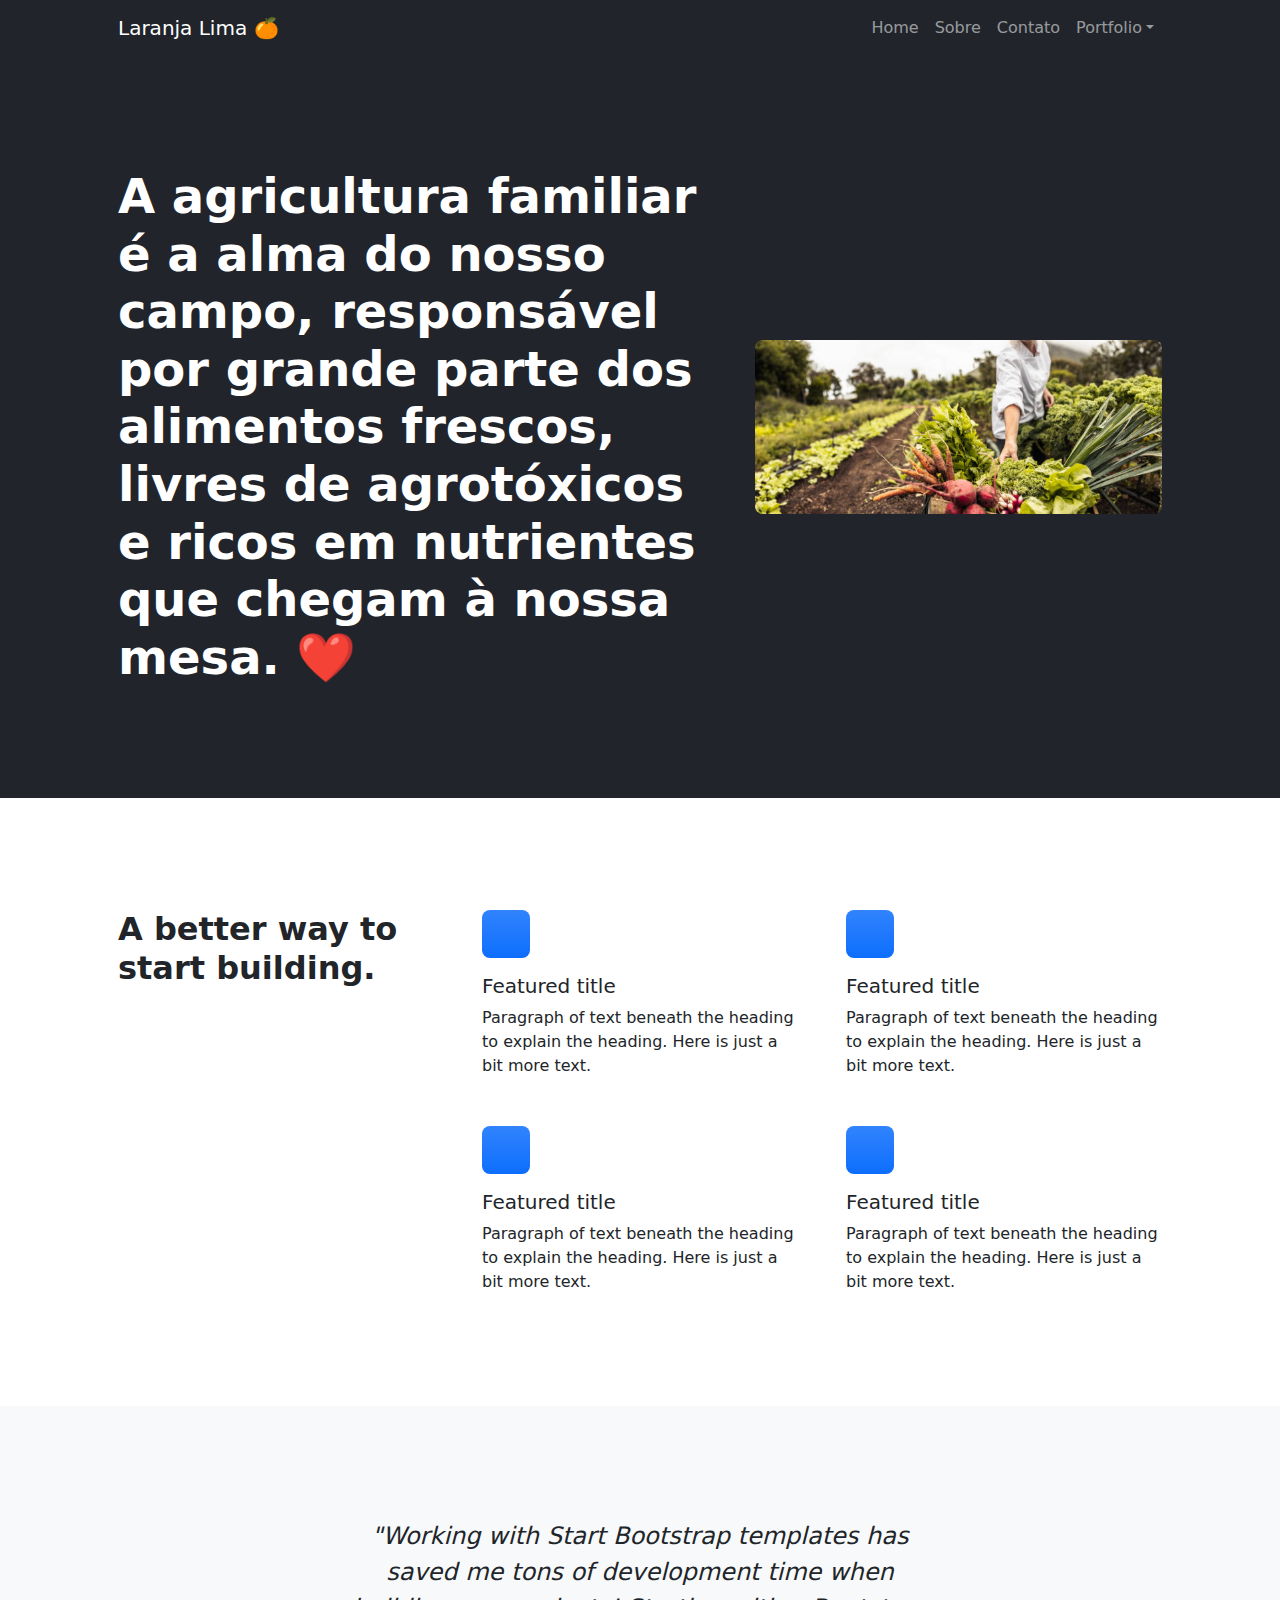
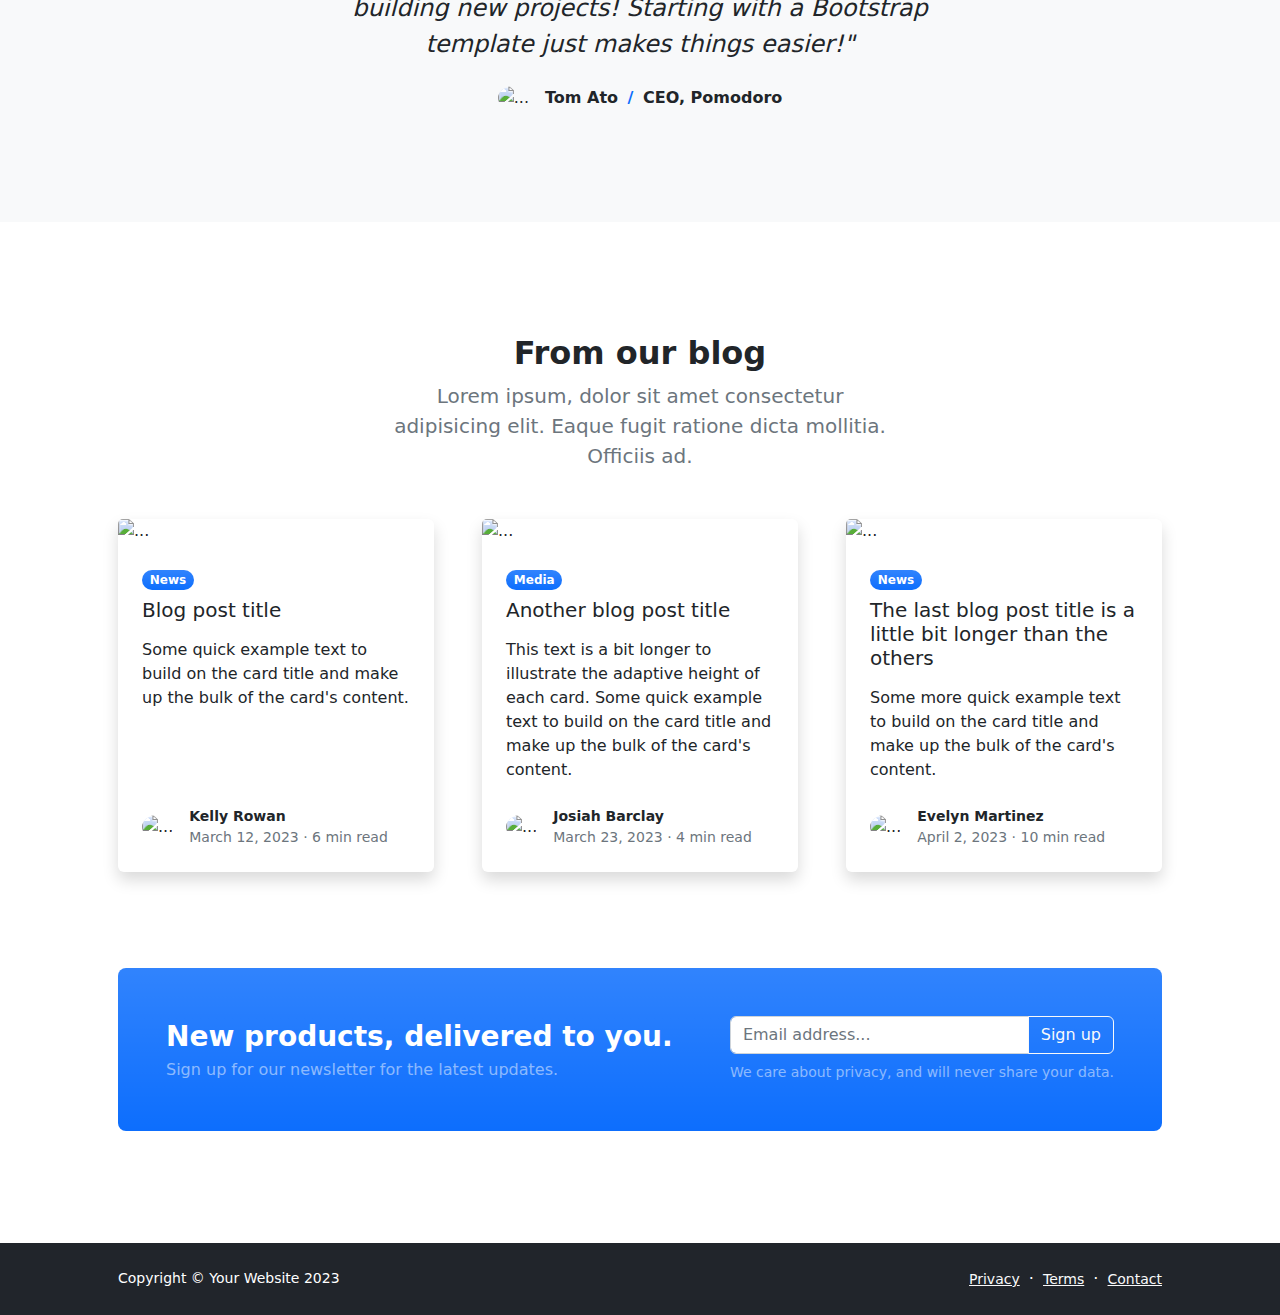
==== commit 78fe96ef: "simplificando links2" ====
--- a/index.html
+++ b/index.html
@@ -25,14 +25,6 @@
                             <li class="nav-item"><a class="nav-link" href="index.html">Home</a></li>
                             <li class="nav-item"><a class="nav-link" href="about.html">Sobre</a></li>
                             <li class="nav-item"><a class="nav-link" href="contact.html">Contato</a></li>
-                                                        
-                            <li class="nav-item dropdown">
-                                <a class="nav-link dropdown-toggle" id="navbarDropdownBlog" href="#" role="button" data-bs-toggle="dropdown" aria-expanded="false">Blog</a>
-                                <ul class="dropdown-menu dropdown-menu-end" aria-labelledby="navbarDropdownBlog">
-                                    <li><a class="dropdown-item" href="blog-home.html">Blog Home</a></li>
-                                    <li><a class="dropdown-item" href="blog-post.html">Blog Post</a></li>
-                                </ul>
-                            </li>
                             <li class="nav-item dropdown">
                                 <a class="nav-link dropdown-toggle" id="navbarDropdownPortfolio" href="#" role="button" data-bs-toggle="dropdown" aria-expanded="false">Portfolio</a>
                                 <ul class="dropdown-menu dropdown-menu-end" aria-labelledby="navbarDropdownPortfolio">
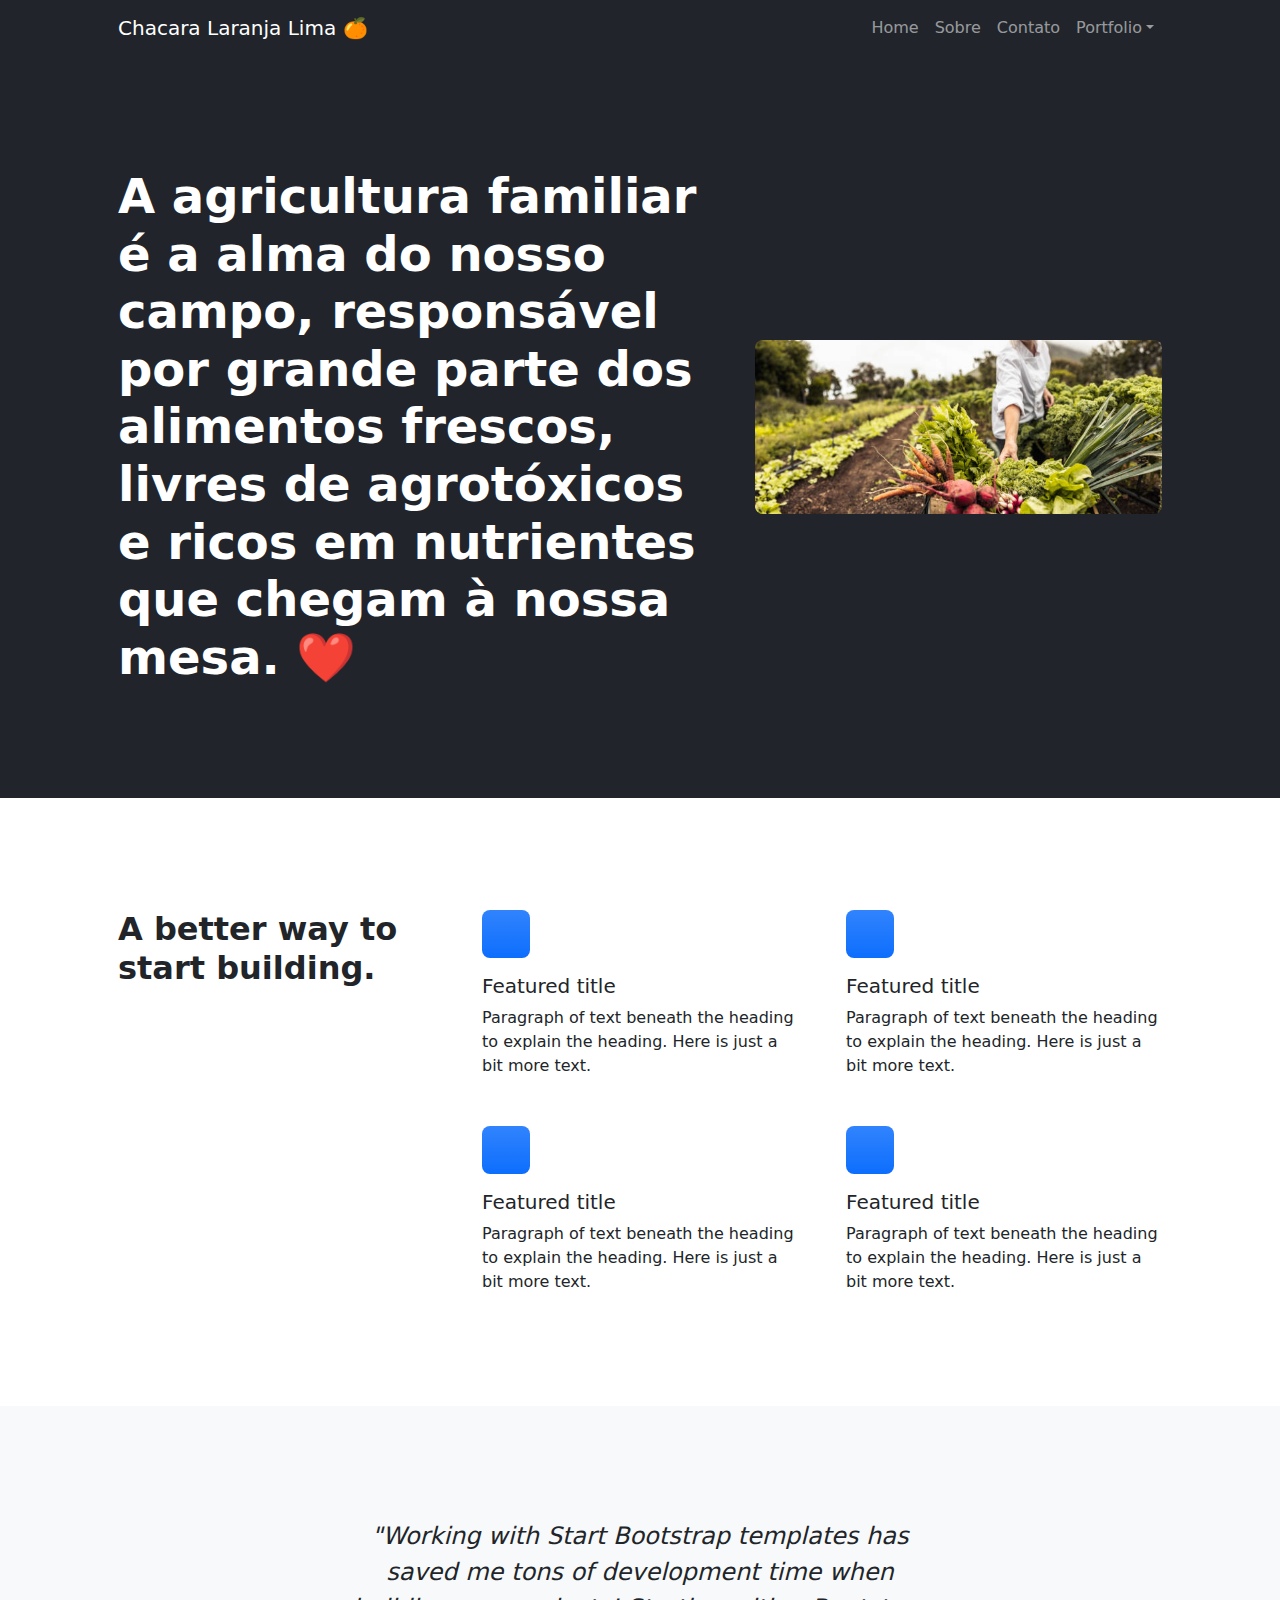
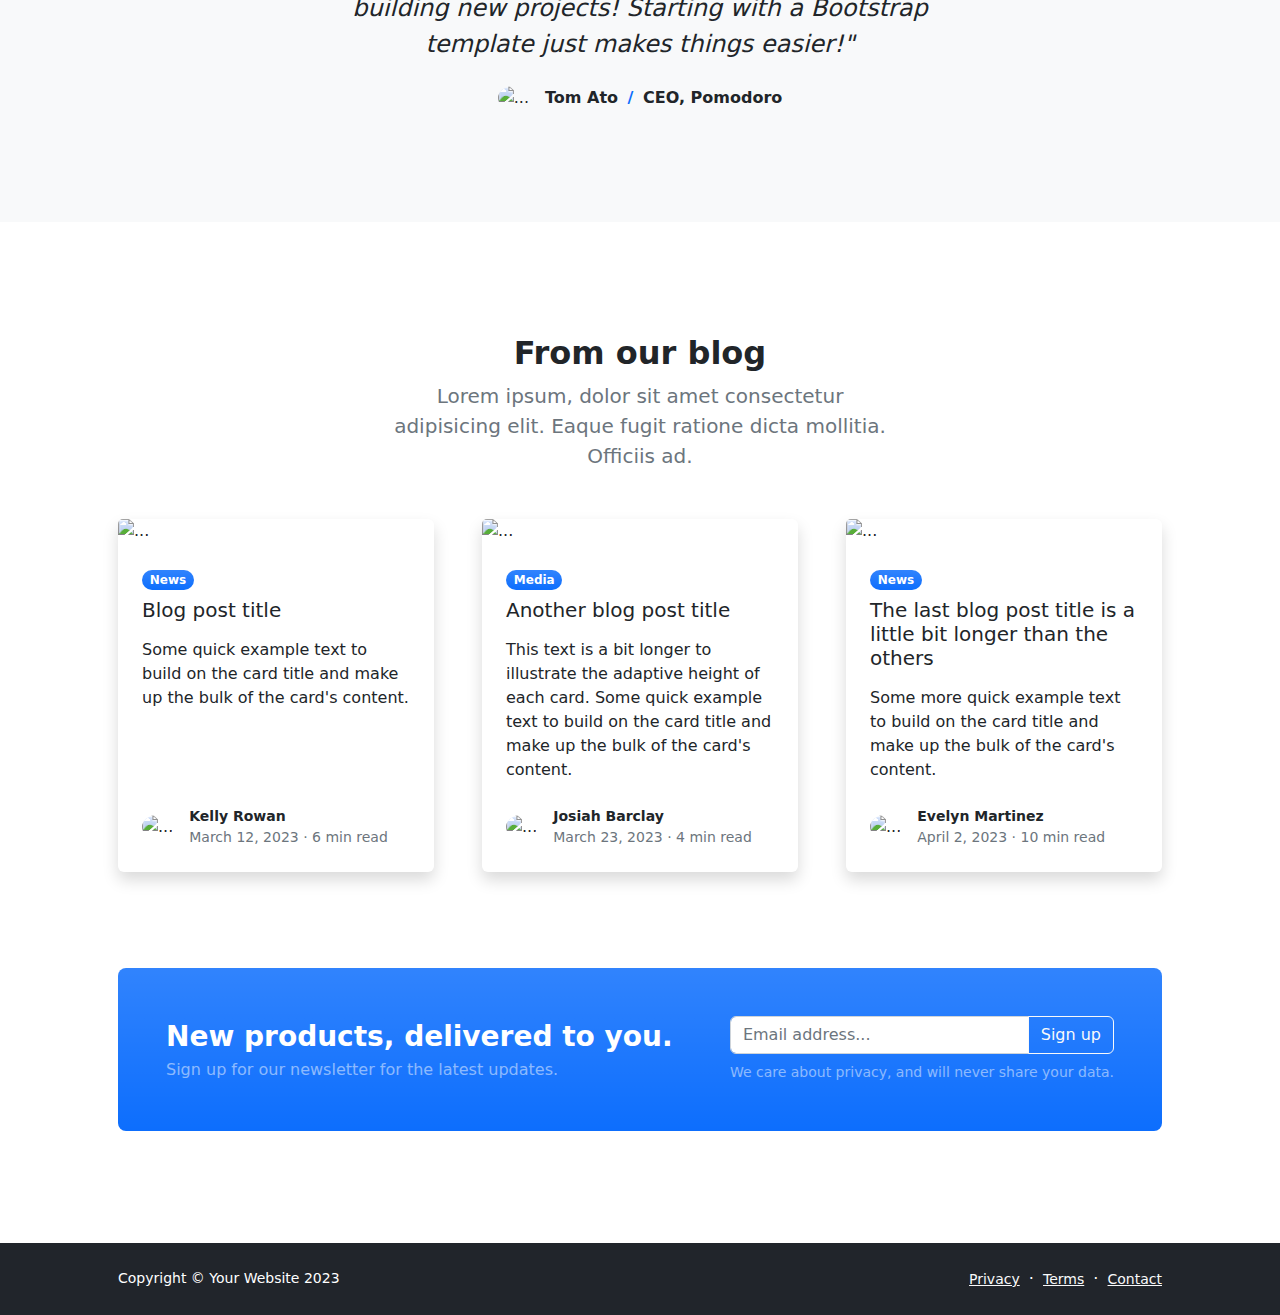
==== commit 818588d2: "simplificando links3" ====
--- a/index.html
+++ b/index.html
@@ -5,7 +5,7 @@
         <meta name="viewport" content="width=device-width, initial-scale=1, shrink-to-fit=no" />
         <meta name="description" content="" />
         <meta name="author" content="" />
-        <title>Chácara Santa Barbara</title>
+        <title>Chacara Laranja Lima 🍊</title>
         <!-- Favicon-->
         <link rel="icon"  href="assets/organico.png"/>
         <!-- Bootstrap icons-->
@@ -18,7 +18,7 @@
             <!-- Navigation-->
             <nav class="navbar navbar-expand-lg navbar-dark bg-dark">
                 <div class="container px-5">
-                    <a class="navbar-brand" href="index.html">Laranja Lima 🍊</a>
+                    <a class="navbar-brand" href="index.html">Chacara Laranja Lima 🍊</a>
                     <button class="navbar-toggler" type="button" data-bs-toggle="collapse" data-bs-target="#navbarSupportedContent" aria-controls="navbarSupportedContent" aria-expanded="false" aria-label="Toggle navigation"><span class="navbar-toggler-icon"></span></button>
                     <div class="collapse navbar-collapse" id="navbarSupportedContent">
                         <ul class="navbar-nav ms-auto mb-2 mb-lg-0">
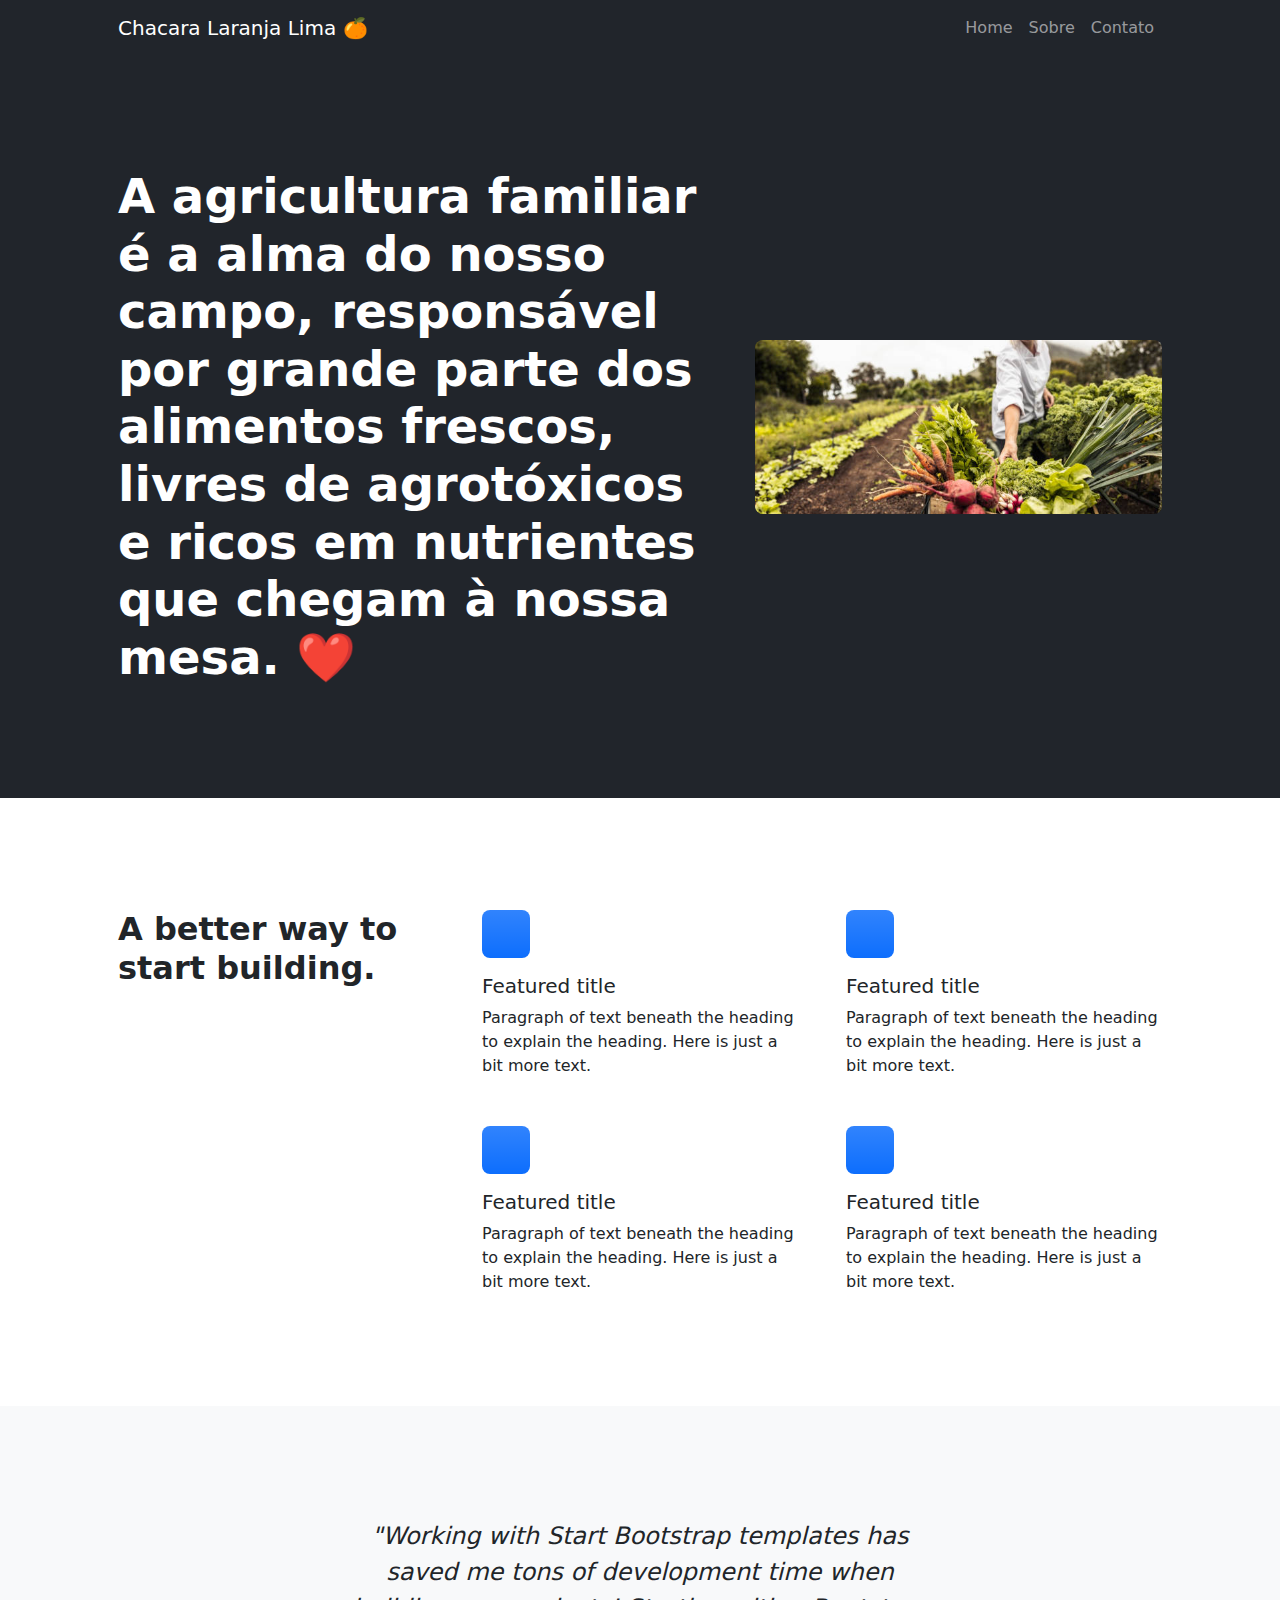
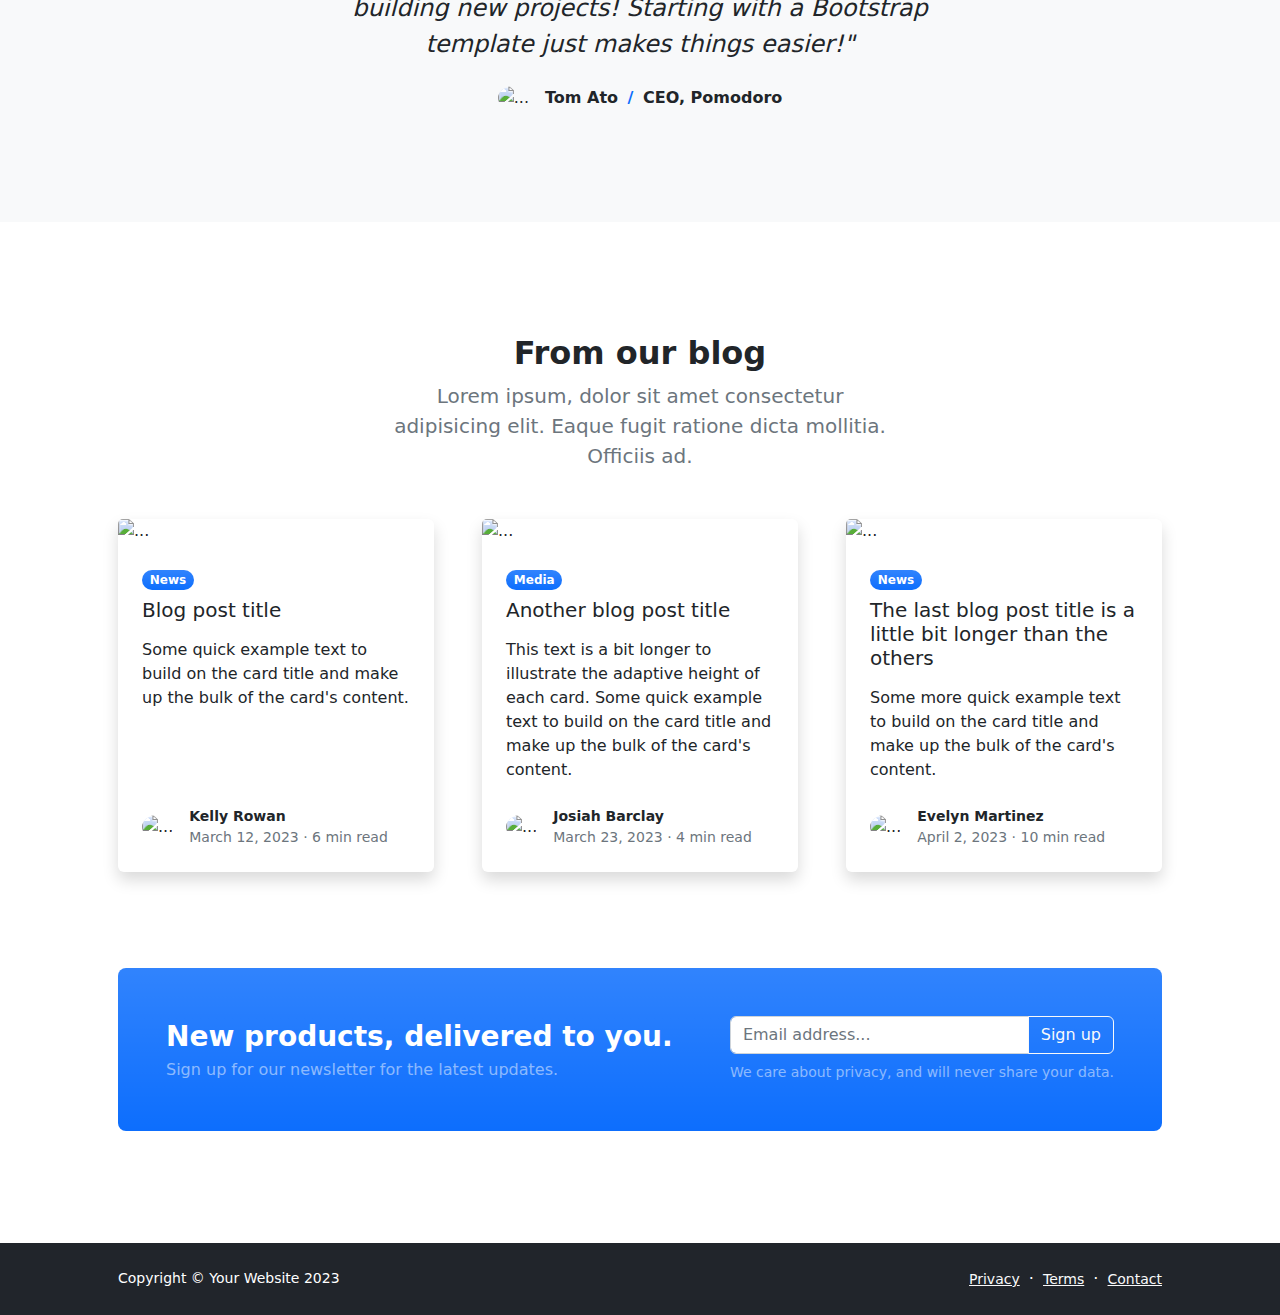
==== commit 77db57d8: "simplificando links4" ====
--- a/index.html
+++ b/index.html
@@ -25,13 +25,6 @@
                             <li class="nav-item"><a class="nav-link" href="index.html">Home</a></li>
                             <li class="nav-item"><a class="nav-link" href="about.html">Sobre</a></li>
                             <li class="nav-item"><a class="nav-link" href="contact.html">Contato</a></li>
-                            <li class="nav-item dropdown">
-                                <a class="nav-link dropdown-toggle" id="navbarDropdownPortfolio" href="#" role="button" data-bs-toggle="dropdown" aria-expanded="false">Portfolio</a>
-                                <ul class="dropdown-menu dropdown-menu-end" aria-labelledby="navbarDropdownPortfolio">
-                                    <li><a class="dropdown-item" href="portfolio-overview.html">Portfolio Overview</a></li>
-                                    <li><a class="dropdown-item" href="portfolio-item.html">Portfolio Item</a></li>
-                                </ul>
-                            </li>
                         </ul>
                     </div>
                 </div>
